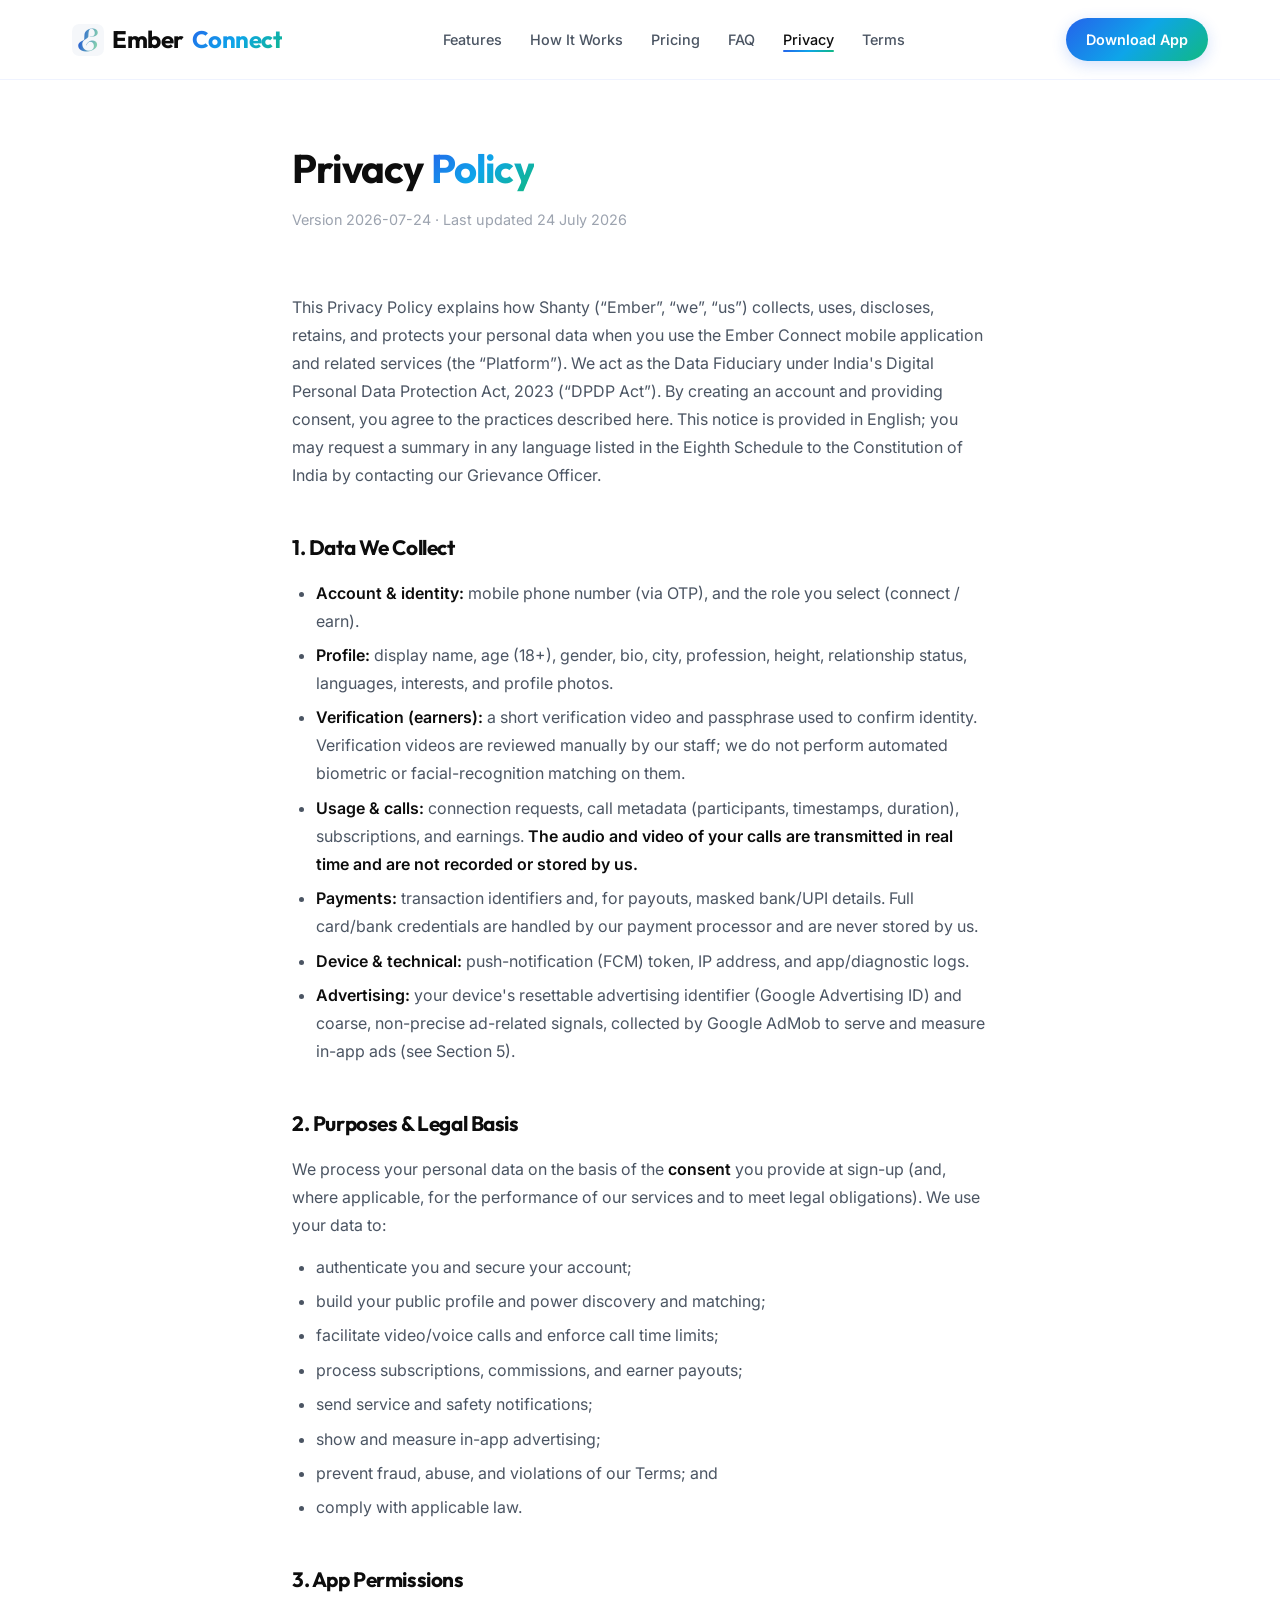
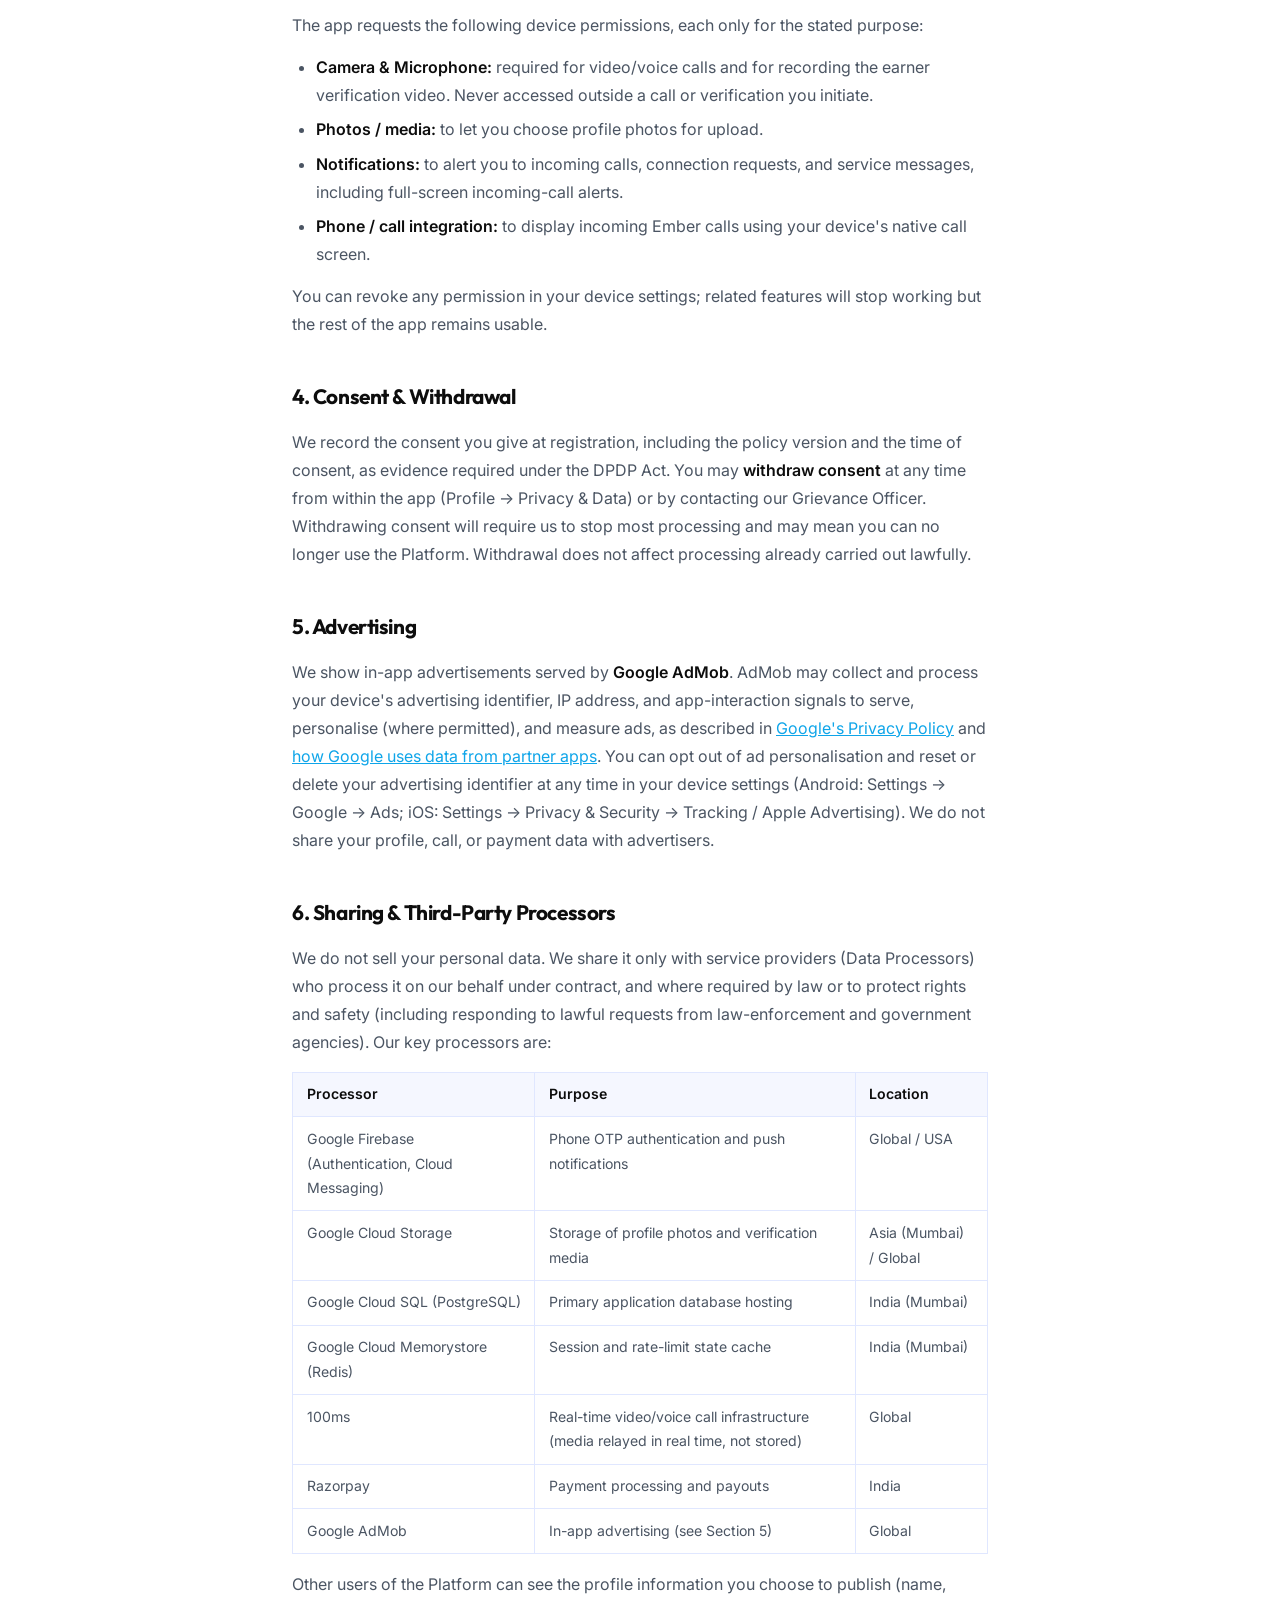
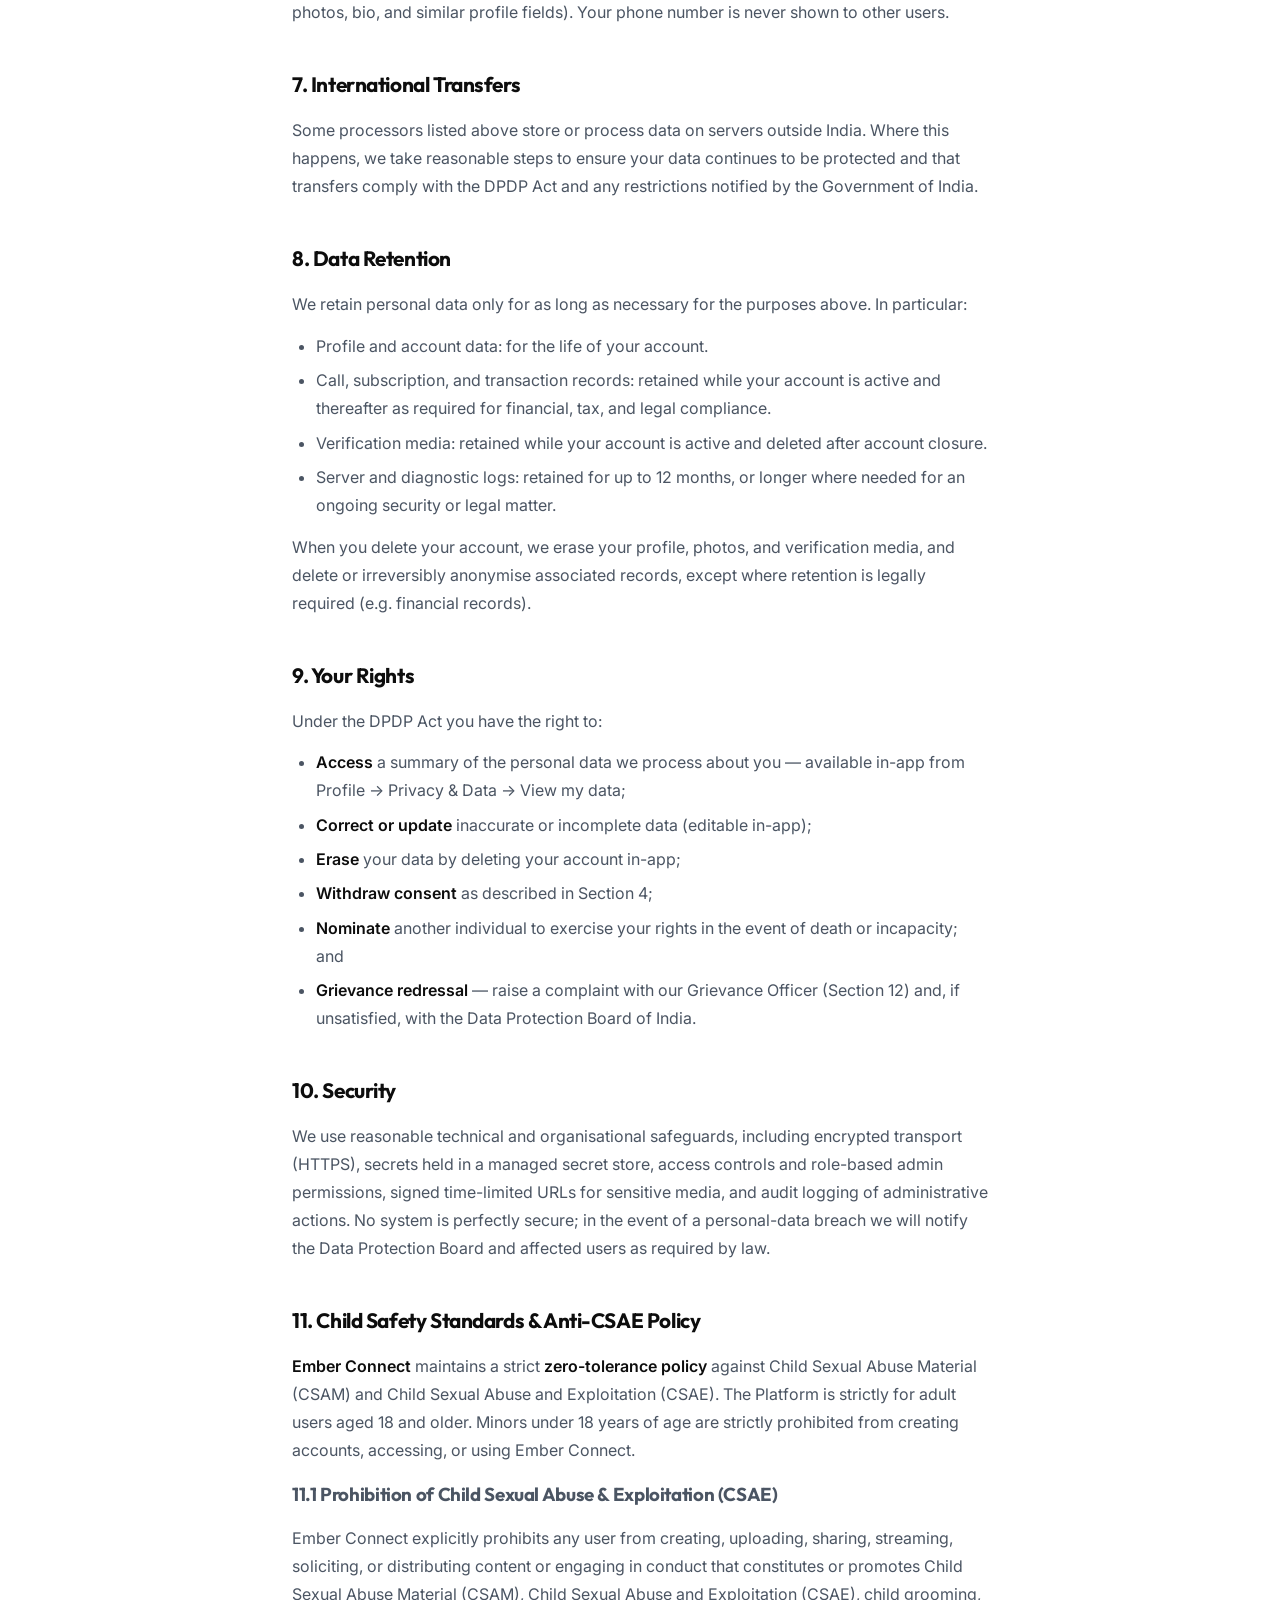
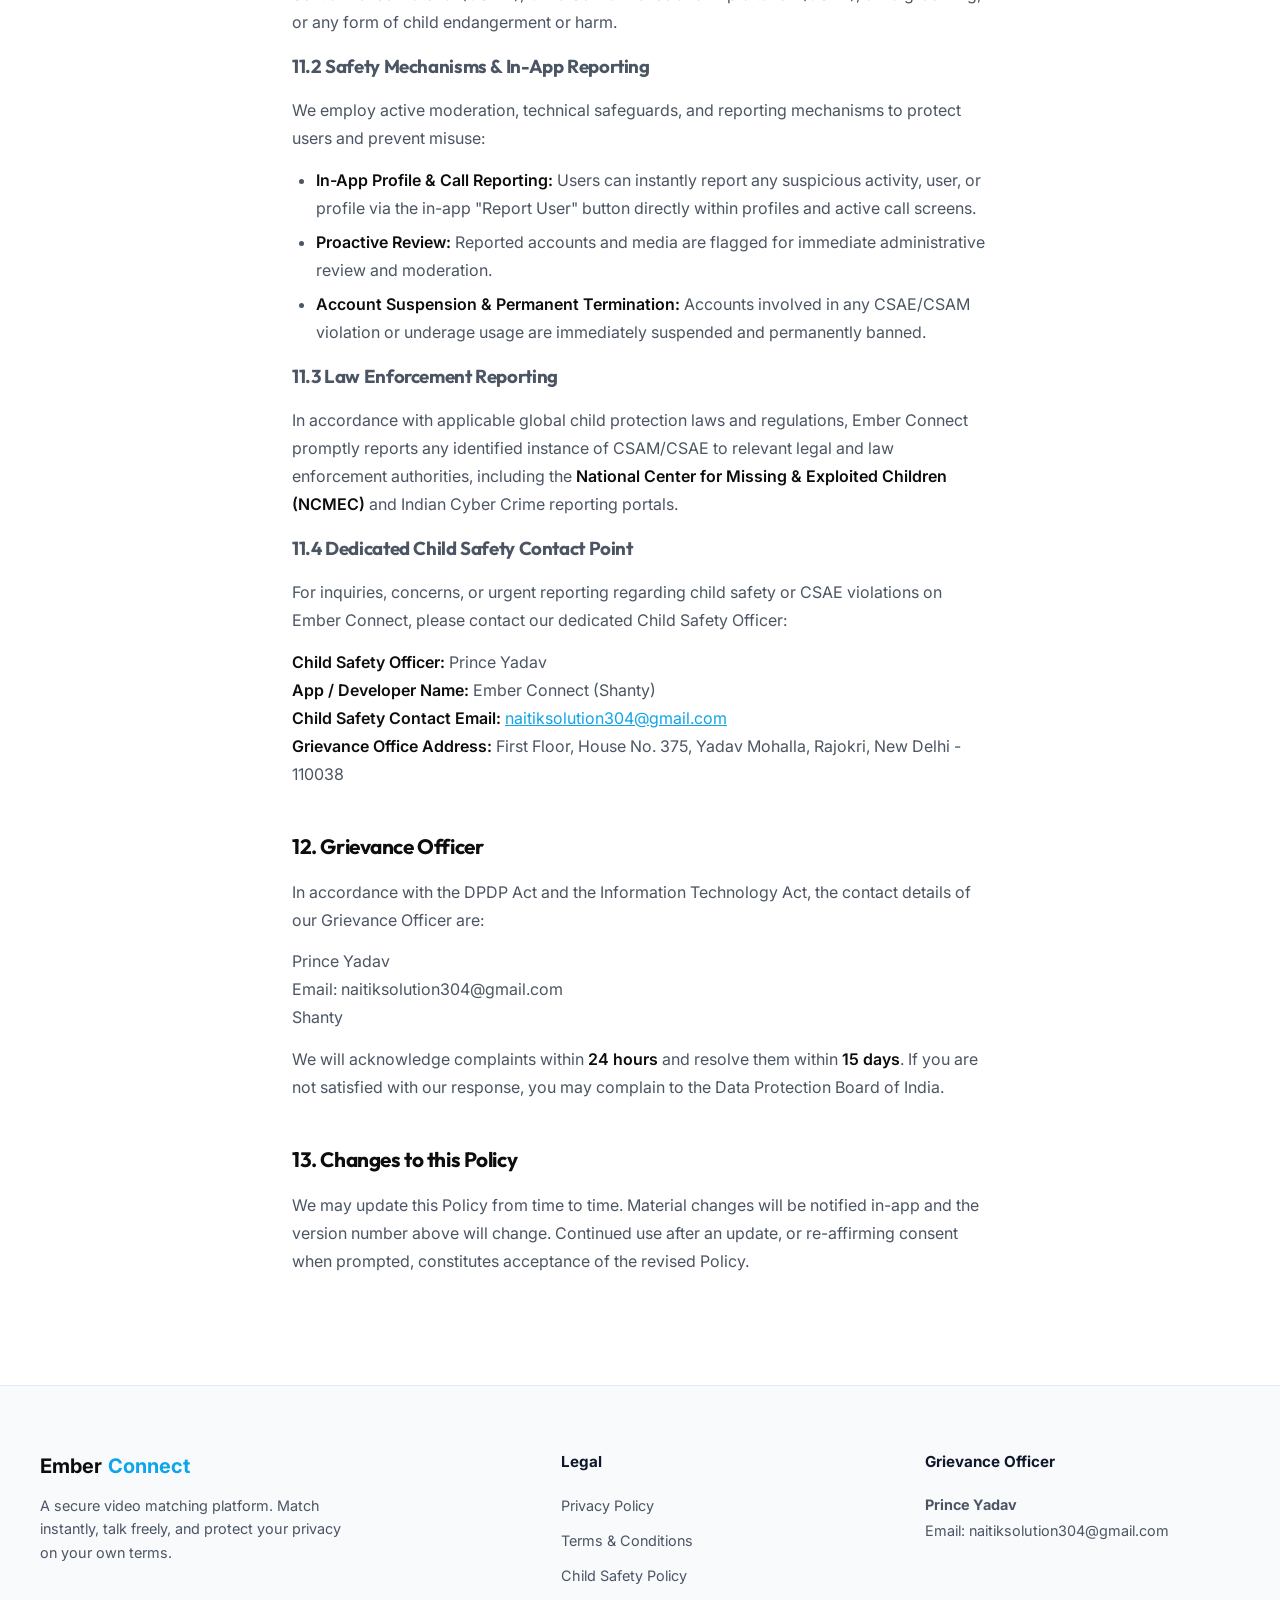
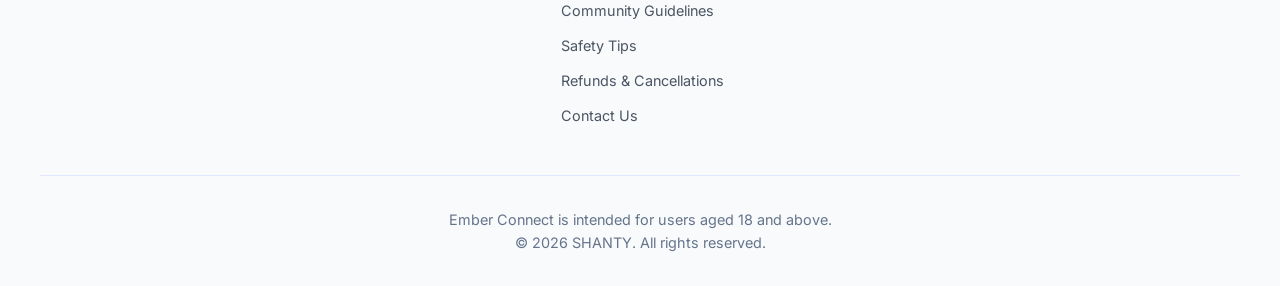
==== privacy.html @ dfbce95d "Initial commit: Ember Connect public marketing site This directory was previously deployed to Fireba" ====
<!DOCTYPE html>
<html lang="en">
<head>
  <meta charset="UTF-8">
  <meta name="viewport" content="width=device-width, initial-scale=1.0">
  <title>Privacy Policy — Ember Connect</title>
  <meta name="description" content="How Ember Connect collects, uses, shares, and protects your personal data under India's DPDP Act 2023.">
  <link rel="canonical" href="https://emberconnect.in/privacy">
  <meta name="robots" content="index, follow">
  <meta name="theme-color" content="#0ea5e9">

  <!-- Open Graph -->
  <meta property="og:type" content="website">
  <meta property="og:url" content="https://emberconnect.in/privacy">
  <meta property="og:title" content="Privacy Policy — Ember Connect">
  <meta property="og:description" content="How Ember Connect collects, uses, shares, and protects your personal data under India's DPDP Act 2023.">

  <link rel="icon" type="image/png" sizes="64x64" href="/favicon.png?v=1">
  <link rel="icon" type="image/png" sizes="192x192" href="/icon-192.png?v=1">
  <link rel="apple-touch-icon" href="/apple-touch-icon.png?v=1">
  <link rel="stylesheet" href="style.css?v=20260810">
</head>
<body>
  <div class="scroll-progress" id="scrollProgress"></div>

  <!-- Navigation Header -->
  <header>
    <div class="nav-container">
      <a href="/" class="logo">
        <img src="logo.png" alt="Ember Connect" class="logo-img">
        Ember <span>Connect</span>
      </a>
      <ul class="nav-links">
        <li><a href="/#features">Features</a></li>
        <li><a href="/#how-it-works">How It Works</a></li>
        <li><a href="/#pricing">Pricing</a></li>
        <li><a href="/#faq">FAQ</a></li>
        <li><a href="/privacy" class="active">Privacy</a></li>
        <li><a href="/terms">Terms</a></li>
      </ul>
      <a href="/#download" class="nav-btn">Download App</a>
    </div>
  </header>

  <main>
    <div class="legal-hero fade-in">
      <h1>Privacy <span>Policy</span></h1>
      <p class="legal-meta">Version 2026-07-24 · Last updated 24 July 2026</p>
    </div>

    <article class="legal-content fade-in">
      <p>
        This Privacy Policy explains how Shanty (“Ember”, “we”, “us”)
        collects, uses, discloses, retains, and protects your personal data when you use the
        Ember Connect mobile application and related services (the “Platform”). We act as the Data
        Fiduciary under India's Digital Personal Data Protection Act, 2023 (“DPDP Act”). By
        creating an account and providing consent, you agree to the practices described here.
        This notice is provided in English; you may request a summary in any language listed in
        the Eighth Schedule to the Constitution of India by contacting our Grievance Officer.
      </p>

      <h2>1. Data We Collect</h2>
      <ul>
        <li><strong>Account &amp; identity:</strong> mobile phone number (via OTP), and the role you select (connect / earn).</li>
        <li><strong>Profile:</strong> display name, age (18+), gender, bio, city, profession, height, relationship status, languages, interests, and profile photos.</li>
        <li><strong>Verification (earners):</strong> a short verification video and passphrase used to confirm identity. Verification videos are reviewed manually by our staff; we do not perform automated biometric or facial-recognition matching on them.</li>
        <li><strong>Usage &amp; calls:</strong> connection requests, call metadata (participants, timestamps, duration), subscriptions, and earnings. <strong>The audio and video of your calls are transmitted in real time and are not recorded or stored by us.</strong></li>
        <li><strong>Payments:</strong> transaction identifiers and, for payouts, masked bank/UPI details. Full card/bank credentials are handled by our payment processor and are never stored by us.</li>
        <li><strong>Device &amp; technical:</strong> push-notification (FCM) token, IP address, and app/diagnostic logs.</li>
        <li><strong>Advertising:</strong> your device's resettable advertising identifier (Google Advertising ID) and coarse, non-precise ad-related signals, collected by Google AdMob to serve and measure in-app ads (see Section 5).</li>
      </ul>

      <h2>2. Purposes &amp; Legal Basis</h2>
      <p>
        We process your personal data on the basis of the <strong>consent</strong> you provide at
        sign-up (and, where applicable, for the performance of our services and to meet legal
        obligations). We use your data to:
      </p>
      <ul>
        <li>authenticate you and secure your account;</li>
        <li>build your public profile and power discovery and matching;</li>
        <li>facilitate video/voice calls and enforce call time limits;</li>
        <li>process subscriptions, commissions, and earner payouts;</li>
        <li>send service and safety notifications;</li>
        <li>show and measure in-app advertising;</li>
        <li>prevent fraud, abuse, and violations of our Terms; and</li>
        <li>comply with applicable law.</li>
      </ul>

      <h2>3. App Permissions</h2>
      <p>The app requests the following device permissions, each only for the stated purpose:</p>
      <ul>
        <li><strong>Camera &amp; Microphone:</strong> required for video/voice calls and for recording the earner verification video. Never accessed outside a call or verification you initiate.</li>
        <li><strong>Photos / media:</strong> to let you choose profile photos for upload.</li>
        <li><strong>Notifications:</strong> to alert you to incoming calls, connection requests, and service messages, including full-screen incoming-call alerts.</li>
        <li><strong>Phone / call integration:</strong> to display incoming Ember calls using your device's native call screen.</li>
      </ul>
      <p>You can revoke any permission in your device settings; related features will stop working but the rest of the app remains usable.</p>

      <h2>4. Consent &amp; Withdrawal</h2>
      <p>
        We record the consent you give at registration, including the policy version and the time
        of consent, as evidence required under the DPDP Act. You may <strong>withdraw consent</strong>
        at any time from within the app (Profile → Privacy &amp; Data) or by contacting our
        Grievance Officer. Withdrawing consent will require us to stop most processing and may mean
        you can no longer use the Platform. Withdrawal does not affect processing already carried out
        lawfully.
      </p>

      <h2>5. Advertising</h2>
      <p>
        We show in-app advertisements served by <strong>Google AdMob</strong>. AdMob may collect
        and process your device's advertising identifier, IP address, and app-interaction signals
        to serve, personalise (where permitted), and measure ads, as described in
        <a href="https://policies.google.com/privacy" rel="noopener">Google's Privacy Policy</a> and
        <a href="https://policies.google.com/technologies/partner-sites" rel="noopener">how Google uses data from partner apps</a>.
        You can opt out of ad personalisation and reset or delete your advertising identifier at
        any time in your device settings (Android: Settings → Google → Ads; iOS: Settings →
        Privacy &amp; Security → Tracking / Apple Advertising). We do not share your profile,
        call, or payment data with advertisers.
      </p>

      <h2>6. Sharing &amp; Third-Party Processors</h2>
      <p>
        We do not sell your personal data. We share it only with service providers (Data
        Processors) who process it on our behalf under contract, and where required by law or to
        protect rights and safety (including responding to lawful requests from law-enforcement
        and government agencies). Our key processors are:
      </p>
      <table>
        <thead>
          <tr><th>Processor</th><th>Purpose</th><th>Location</th></tr>
        </thead>
        <tbody>
          <tr><td>Google Firebase (Authentication, Cloud Messaging)</td><td>Phone OTP authentication and push notifications</td><td>Global / USA</td></tr>
          <tr><td>Google Cloud Storage</td><td>Storage of profile photos and verification media</td><td>Asia (Mumbai) / Global</td></tr>
          <tr><td>Google Cloud SQL (PostgreSQL)</td><td>Primary application database hosting</td><td>India (Mumbai)</td></tr>
          <tr><td>Google Cloud Memorystore (Redis)</td><td>Session and rate-limit state cache</td><td>India (Mumbai)</td></tr>
          <tr><td>100ms</td><td>Real-time video/voice call infrastructure (media relayed in real time, not stored)</td><td>Global</td></tr>
          <tr><td>Razorpay</td><td>Payment processing and payouts</td><td>India</td></tr>
          <tr><td>Google AdMob</td><td>In-app advertising (see Section 5)</td><td>Global</td></tr>
        </tbody>
      </table>
      <p>
        Other users of the Platform can see the profile information you choose to publish
        (name, photos, bio, and similar profile fields). Your phone number is never shown to
        other users.
      </p>

      <h2>7. International Transfers</h2>
      <p>
        Some processors listed above store or process data on servers outside India. Where this
        happens, we take reasonable steps to ensure your data continues to be protected and that
        transfers comply with the DPDP Act and any restrictions notified by the Government of India.
      </p>

      <h2>8. Data Retention</h2>
      <p>
        We retain personal data only for as long as necessary for the purposes above. In particular:
      </p>
      <ul>
        <li>Profile and account data: for the life of your account.</li>
        <li>Call, subscription, and transaction records: retained while your account is active and thereafter as required for financial, tax, and legal compliance.</li>
        <li>Verification media: retained while your account is active and deleted after account closure.</li>
        <li>Server and diagnostic logs: retained for up to 12 months, or longer where needed for an ongoing security or legal matter.</li>
      </ul>
      <p>
        When you delete your account, we erase your profile, photos, and verification media, and
        delete or irreversibly anonymise associated records, except where retention is legally
        required (e.g. financial records).
      </p>

      <h2>9. Your Rights</h2>
      <p>Under the DPDP Act you have the right to:</p>
      <ul>
        <li><strong>Access</strong> a summary of the personal data we process about you — available in-app from Profile → Privacy &amp; Data → View my data;</li>
        <li><strong>Correct or update</strong> inaccurate or incomplete data (editable in-app);</li>
        <li><strong>Erase</strong> your data by deleting your account in-app;</li>
        <li><strong>Withdraw consent</strong> as described in Section 4;</li>
        <li><strong>Nominate</strong> another individual to exercise your rights in the event of death or incapacity; and</li>
        <li><strong>Grievance redressal</strong> — raise a complaint with our Grievance Officer (Section 12) and, if unsatisfied, with the Data Protection Board of India.</li>
      </ul>

      <h2>10. Security</h2>
      <p>
        We use reasonable technical and organisational safeguards, including encrypted transport
        (HTTPS), secrets held in a managed secret store, access controls and role-based admin
        permissions, signed time-limited URLs for sensitive media, and audit logging of
        administrative actions. No system is perfectly secure; in the event of a personal-data
        breach we will notify the Data Protection Board and affected users as required by law.
      </p>

      <h2>11. Child Safety Standards &amp; Anti-CSAE Policy</h2>
      <p>
        <strong>Ember Connect</strong> maintains a strict <strong>zero-tolerance policy</strong> against 
        Child Sexual Abuse Material (CSAM) and Child Sexual Abuse and Exploitation (CSAE). 
        The Platform is strictly for adult users aged 18 and older. Minors under 18 years of age 
        are strictly prohibited from creating accounts, accessing, or using Ember Connect.
      </p>

      <h3>11.1 Prohibition of Child Sexual Abuse &amp; Exploitation (CSAE)</h3>
      <p>
        Ember Connect explicitly prohibits any user from creating, uploading, sharing, streaming, 
        soliciting, or distributing content or engaging in conduct that constitutes or promotes 
        Child Sexual Abuse Material (CSAM), Child Sexual Abuse and Exploitation (CSAE), child grooming, 
        or any form of child endangerment or harm.
      </p>

      <h3>11.2 Safety Mechanisms &amp; In-App Reporting</h3>
      <p>
        We employ active moderation, technical safeguards, and reporting mechanisms to protect users 
        and prevent misuse:
      </p>
      <ul>
        <li><strong>In-App Profile &amp; Call Reporting:</strong> Users can instantly report any suspicious activity, user, or profile via the in-app "Report User" button directly within profiles and active call screens.</li>
        <li><strong>Proactive Review:</strong> Reported accounts and media are flagged for immediate administrative review and moderation.</li>
        <li><strong>Account Suspension &amp; Permanent Termination:</strong> Accounts involved in any CSAE/CSAM violation or underage usage are immediately suspended and permanently banned.</li>
      </ul>

      <h3>11.3 Law Enforcement Reporting</h3>
      <p>
        In accordance with applicable global child protection laws and regulations, Ember Connect 
        promptly reports any identified instance of CSAM/CSAE to relevant legal and law enforcement 
        authorities, including the <strong>National Center for Missing &amp; Exploited Children (NCMEC)</strong> 
        and Indian Cyber Crime reporting portals.
      </p>

      <h3>11.4 Dedicated Child Safety Contact Point</h3>
      <p>
        For inquiries, concerns, or urgent reporting regarding child safety or CSAE violations on Ember Connect, 
        please contact our dedicated Child Safety Officer:
      </p>
      <p>
        <strong>Child Safety Officer:</strong> Prince Yadav<br>
        <strong>App / Developer Name:</strong> Ember Connect (Shanty)<br>
        <strong>Child Safety Contact Email:</strong> <a href="mailto:naitiksolution304@gmail.com">naitiksolution304@gmail.com</a><br>
        <strong>Grievance Office Address:</strong> First Floor, House No. 375, Yadav Mohalla, Rajokri, New Delhi - 110038
      </p>

      <h2>12. Grievance Officer</h2>
      <p>
        In accordance with the DPDP Act and the Information Technology Act, the contact details of
        our Grievance Officer are:
      </p>
      <p>
        Prince Yadav<br>
        Email: naitiksolution304@gmail.com<br>
        Shanty
      </p>
      <p>
        We will acknowledge complaints within <strong>24 hours</strong> and resolve them within
        <strong>15 days</strong>. If you are not satisfied with our response, you may complain to
        the Data Protection Board of India.
      </p>

      <h2>13. Changes to this Policy</h2>
      <p>
        We may update this Policy from time to time. Material changes will be notified in-app and the
        version number above will change. Continued use after an update, or re-affirming consent when
        prompted, constitutes acceptance of the revised Policy.
      </p>
    </article>
  </main>

    <!-- Footer -->
  <footer>
    <div class="footer-grid">
      <div class="footer-brand">
        <h4>Ember <span>Connect</span></h4>
        <p>A secure video matching platform. Match instantly, talk freely, and protect your privacy on your own terms.</p>
      </div>
      <div class="footer-links">
        <h5>Legal</h5>
        <ul>
          <li><a href="/privacy">Privacy Policy</a></li>
          <li><a href="/terms">Terms &amp; Conditions</a></li>
          <li><a href="/child-safety">Child Safety Policy</a></li>
          <li><a href="/guidelines">Community Guidelines</a></li>
          <li><a href="/safety">Safety Tips</a></li>
          <li><a href="/refunds">Refunds &amp; Cancellations</a></li>
          <li><a href="/contact">Contact Us</a></li>
        </ul>
      </div>
      <div class="footer-links footer-officer">
        <h5>Grievance Officer</h5>
        <p><strong>Prince Yadav</strong></p>
        <p>Email: naitiksolution304@gmail.com</p>
      </div>
    </div>
    <div class="footer-bottom">
      <p>Ember Connect is intended for users aged 18 and above.</p>
      <p>&copy; 2026 SHANTY. All rights reserved.</p>
    </div>
  </footer>

  <button type="button" class="back-to-top" id="backToTop" aria-label="Back to top">
    <svg viewBox="0 0 24 24" fill="none" stroke="currentColor"><path stroke-linecap="round" stroke-linejoin="round" stroke-width="2" d="M5 15l7-7 7 7"></path></svg>
  </button>

  <script src="app.js"></script>
</body>
</html>
---- style.css ----
@import url('https://fonts.googleapis.com/css2?family=Outfit:wght@300;400;500;600;700;800&family=Inter:wght@300;400;500;600;700&display=swap');

:root {
  --bg-primary: #ffffff;
  --bg-secondary: #f5f7ff;
  --bg-accent: rgba(14, 165, 233, 0.06);
  --accent: #0ea5e9;
  --accent-hover: #0284c7;
  --accent-gradient: linear-gradient(135deg, #2563eb 0%, #0ea5e9 50%, #10b981 100%);
  --text-primary: #0d0d0d;
  --text-secondary: #4b5563;
  --text-muted: #9ca3af;
  --border-color: #f0f0f0;
  --border-accent: #e0e7ff;
  --glass-bg: rgba(255, 255, 255, 0.8);
  --glass-border: rgba(224, 231, 255, 0.5);
  --max-width: 1200px;
}

* {
  box-sizing: border-box;
  margin: 0;
  padding: 0;
}

html {
  scroll-behavior: smooth;
  scroll-padding-top: 90px;
}

@media (prefers-reduced-motion: reduce) {
  html {
    scroll-behavior: auto;
  }
  .fade-in,
  .slide-in-left,
  .float-animation,
  .mockup-glow,
  .demo-hint,
  .hero-pill,
  .hero-content h1,
  .hero-content h1 span,
  .hero-subtitle,
  .download-badges,
  .mockup-wrapper,
  .hero::before,
  .hero::after,
  .step-connector::before,
  .step-connector::after,
  .pricing-badge::after,
  .pricing-section::before,
  .cta-container::before,
  .cta-container::after,
  .cta-btn,
  .back-to-top,
  .feature-card,
  .feature-card.tilting {
    animation: none !important;
    transition: none !important;
    transform: none !important;
  }
}

body {
  font-family: 'Inter', sans-serif;
  background-color: var(--bg-primary);
  color: var(--text-primary);
  line-height: 1.6;
  overflow-x: hidden;
}

h1, h2, h3, .logo {
  font-family: 'Outfit', sans-serif;
  font-weight: 700;
  letter-spacing: -0.02em;
}

/* --- Scroll Progress Bar --- */
.scroll-progress {
  position: fixed;
  top: 0;
  left: 0;
  width: 0%;
  height: 3px;
  background: var(--accent-gradient);
  z-index: 200;
  transition: width 0.1s linear;
}

/* --- Navigation --- */
header {
  position: fixed;
  top: 0;
  left: 0;
  width: 100%;
  z-index: 100;
  background: var(--glass-bg);
  backdrop-filter: blur(16px);
  -webkit-backdrop-filter: blur(16px);
  border-bottom: 1px solid var(--glass-border);
  box-shadow: none;
  transition: box-shadow 0.3s ease;
}

header.scrolled {
  box-shadow: 0 2px 20px rgba(0, 0, 0, 0.04);
}

.nav-container {
  transition: padding 0.3s ease;
}

header.scrolled .nav-container {
  padding-top: 0.75rem;
  padding-bottom: 0.75rem;
}

.logo-svg,
.logo-img {
  transition: width 0.3s ease, height 0.3s ease;
}

header.scrolled .logo-svg,
header.scrolled .logo-img {
  width: 1.65rem;
  height: 1.65rem;
}

.nav-container {
  max-width: var(--max-width);
  margin: 0 auto;
  padding: 1.15rem 2rem;
  display: flex;
  justify-content: space-between;
  align-items: center;
}

.logo {
  font-size: 1.5rem;
  display: flex;
  align-items: center;
  gap: 0.5rem;
  color: var(--text-primary);
  text-decoration: none;
}

.logo span {
  background: var(--accent-gradient);
  -webkit-background-clip: text;
  -webkit-text-fill-color: transparent;
}

.logo-svg,
.logo-img {
  width: 2rem;
  height: 2rem;
  flex-shrink: 0;
  border-radius: 0.45rem;
  object-fit: contain;
}

.nav-links {
  display: flex;
  gap: 1.75rem;
  list-style: none;
}

.nav-links a {
  color: var(--text-secondary);
  text-decoration: none;
  font-size: 0.9rem;
  font-weight: 500;
  transition: color 0.2s ease;
}

.nav-links a:hover {
  color: var(--accent);
}

.nav-links a {
  position: relative;
}

.nav-links a::after {
  content: '';
  position: absolute;
  left: 0;
  bottom: -4px;
  width: 0;
  height: 2px;
  border-radius: 2px;
  background: var(--accent-gradient);
  transition: width 0.25s ease;
}

.nav-links a:hover::after,
.nav-links a.active::after {
  width: 100%;
}

.nav-links a.active {
  color: var(--text-primary);
}

.nav-btn {
  display: inline-block;
  background: var(--accent-gradient);
  color: white;
  padding: 0.6rem 1.25rem;
  border-radius: 99px;
  font-weight: 600;
  font-size: 0.9rem;
  text-decoration: none;
  box-shadow: 0 4px 15px rgba(37, 99, 235, 0.2);
  transition: transform 0.2s ease, box-shadow 0.2s ease;
  position: relative;
  overflow: hidden;
  white-space: nowrap;
  flex-shrink: 0;
}

.nav-btn:hover {
  transform: translateY(-2px);
  box-shadow: 0 6px 20px rgba(37, 99, 235, 0.35);
}

/* --- Hero Section --- */
.hero {
  padding: 11rem 2rem 5rem;
  max-width: var(--max-width);
  margin: 0 auto;
  display: grid;
  grid-template-columns: 1.25fr 0.75fr;
  align-items: center;
  gap: 4rem;
  position: relative;
}

.hero::before {
  content: '';
  position: absolute;
  top: 0;
  left: -15%;
  width: 500px;
  height: 500px;
  background: radial-gradient(circle, rgba(37, 99, 235, 0.04) 0%, transparent 70%);
  z-index: -1;
  transform: translateY(calc(var(--scroll-y, 0) * 0.12px));
}

.hero::after {
  content: '';
  position: absolute;
  top: 10%;
  right: -5%;
  width: 500px;
  height: 500px;
  background: radial-gradient(circle, rgba(14, 165, 233, 0.06) 0%, transparent 70%);
  z-index: -1;
  transform: translateY(calc(var(--scroll-y, 0) * -0.08px));
}

/* --- Hero Load Entrance (choreographed, not scroll-triggered — the hero is
   always in view on first paint) --- */
@keyframes hero-rise {
  from { opacity: 0; transform: translateY(20px); }
  to { opacity: 1; transform: translateY(0); }
}

@keyframes hero-fade {
  from { opacity: 0; }
  to { opacity: 1; }
}

.hero-pill {
  display: inline-flex;
  align-items: center;
  gap: 0.4rem;
  background: var(--bg-secondary);
  border: 1px solid var(--border-accent);
  color: var(--text-secondary);
  font-size: 0.85rem;
  font-weight: 500;
  padding: 0.45rem 1rem;
  border-radius: 99px;
  margin-bottom: 1.75rem;
  animation: hero-rise 0.7s cubic-bezier(0.16, 1, 0.3, 1) both;
}

.hero-content h1 {
  font-size: 3.75rem;
  line-height: 1.12;
  margin-bottom: 1.5rem;
  color: #0f172a;
  animation: hero-rise 0.7s cubic-bezier(0.16, 1, 0.3, 1) 0.15s both;
}

.hero-content h1 span {
  background: var(--accent-gradient);
  background-size: 200% auto;
  -webkit-background-clip: text;
  -webkit-text-fill-color: transparent;
  animation: gradient-shift 6s ease-in-out infinite;
}

@keyframes gradient-shift {
  0%, 100% { background-position: 0% center; }
  50% { background-position: 100% center; }
}

.hero-subtitle {
  font-size: 1.1rem;
  color: var(--text-secondary);
  margin-bottom: 2.5rem;
  max-width: 520px;
  line-height: 1.7;
  animation: hero-rise 0.7s cubic-bezier(0.16, 1, 0.3, 1) 0.3s both;
}

.download-badges {
  display: flex;
  gap: 1rem;
  flex-wrap: wrap;
  animation: hero-rise 0.7s cubic-bezier(0.16, 1, 0.3, 1) 0.45s both;
}

.badge {
  display: flex;
  align-items: center;
  gap: 0.75rem;
  background-color: var(--bg-primary);
  border: 1px solid var(--border-accent);
  color: #0f172a;
  padding: 0.75rem 1.5rem;
  border-radius: 14px;
  text-decoration: none;
  font-family: 'Outfit', sans-serif;
  font-size: 1rem;
  cursor: pointer;
  appearance: none;
  -webkit-appearance: none;
  transition: border-color 0.25s ease, transform 0.25s ease, background-color 0.25s ease, box-shadow 0.25s ease;
  box-shadow: 0 2px 8px rgba(0, 0, 0, 0.02);
}

.badge:hover {
  border-color: var(--accent);
  transform: translateY(-3px);
  background-color: var(--bg-secondary);
  box-shadow: 0 8px 20px rgba(14, 165, 233, 0.1);
}

.badge.highlight-pulse {
  animation: badge-pulse 0.9s ease 2;
}

@keyframes badge-pulse {
  0%, 100% {
    border-color: var(--border-accent);
    box-shadow: 0 2px 8px rgba(0, 0, 0, 0.02);
  }
  50% {
    border-color: var(--accent);
    box-shadow: 0 0 0 6px rgba(14, 165, 233, 0.15);
  }
}

.badge svg {
  width: 1.75rem;
  height: 1.75rem;
  fill: currentColor;
}

.badge-text {
  display: flex;
  flex-direction: column;
  line-height: 1.2;
}

.badge-text span:first-child {
  font-size: 0.62rem;
  text-transform: uppercase;
  color: var(--text-secondary);
  font-weight: 500;
  letter-spacing: 0.05em;
}

.badge-text span:last-child {
  font-size: 1.05rem;
  font-weight: 600;
}

/* --- CSS Phone Mockup --- */
.mockup-wrapper {
  position: relative;
  display: flex;
  justify-content: center;
  align-items: center;
  animation: hero-fade 0.8s ease 0.55s both;
  /* Scroll-linked tilt as the hero scrolls out of view. Lives on the
     wrapper (not .phone-mockup, which owns float-animation's own transform)
     so the two independent transforms never fight over the same element. */
  transform: rotate(calc(var(--scroll-y, 0) * -0.012deg)) translateY(calc(var(--scroll-y, 0) * 0.04px));
}

.demo-hint {
  position: absolute;
  top: -0.5rem;
  right: 1rem;
  background: #0f172a;
  color: #fff;
  font-size: 0.75rem;
  font-weight: 600;
  padding: 0.35rem 0.85rem;
  border-radius: 99px;
  z-index: 5;
  animation: hint-bounce 1.8s ease-in-out infinite;
  transition: opacity 0.4s ease, visibility 0.4s ease;
  pointer-events: none;
}

.demo-hint.hidden {
  opacity: 0;
  visibility: hidden;
}

@keyframes hint-bounce {
  0%, 100% { transform: translateY(0); }
  50% { transform: translateY(-5px); }
}

.mockup-glow {
  position: absolute;
  width: 110%;
  height: 110%;
  background: radial-gradient(circle, rgba(14, 165, 233, 0.12) 0%, rgba(14, 165, 233, 0) 65%);
  z-index: -1;
  border-radius: 50%;
  animation: pulse-glow 4s ease-in-out infinite alternate;
}

@keyframes pulse-glow {
  0% { transform: scale(0.95); opacity: 0.8; }
  100% { transform: scale(1.05); opacity: 1; }
}

/* Floating animation for the phone */
@keyframes float {
  0% { transform: translateY(0); }
  50% { transform: translateY(-12px); }
  100% { transform: translateY(0); }
}

.float-animation {
  animation: float 5s ease-in-out infinite;
}

.phone-mockup {
  width: 280px;
  height: 570px;
  background-color: #0f172a;
  border-radius: 40px;
  padding: 10px;
  box-shadow: 0 30px 60px -15px rgba(15, 23, 42, 0.2), 0 0 0 4px #e2e8f0;
  position: relative;
  overflow: hidden;
}

.phone-screen {
  width: 100%;
  height: 100%;
  background-color: var(--bg-primary);
  border-radius: 32px;
  overflow: hidden;
  position: relative;
  display: flex;
  flex-direction: column;
  border: 1px solid rgba(0, 0, 0, 0.03);
}

.phone-notch {
  position: absolute;
  top: 0;
  left: 50%;
  transform: translateX(-50%);
  width: 110px;
  height: 18px;
  background-color: #0f172a;
  border-bottom-left-radius: 14px;
  border-bottom-right-radius: 14px;
  z-index: 10;
}

.screen-header {
  padding: 1.5rem 0.85rem 0.65rem;
  display: flex;
  justify-content: space-between;
  align-items: center;
  border-bottom: 1px solid var(--border-color);
  background: #ffffff;
}

.screen-title {
  font-size: 0.85rem;
  font-weight: 700;
  background: var(--accent-gradient);
  -webkit-background-clip: text;
  -webkit-text-fill-color: transparent;
}

.screen-credits {
  font-size: 0.7rem;
  background-color: var(--bg-secondary);
  padding: 0.15rem 0.5rem;
  border-radius: 99px;
  border: 1px solid var(--border-accent);
  display: flex;
  align-items: center;
  gap: 0.25rem;
  font-weight: 600;
  color: #1e3a8a;
}

.screen-credits::before {
  content: '';
  width: 5px;
  height: 5px;
  background-color: #10b981;
  border-radius: 50%;
}

.screen-body {
  flex: 1;
  padding: 0.6rem;
  display: flex;
  flex-direction: column;
  gap: 0.6rem;
  background: #f8fafc;
}

.screen-card {
  flex: 1;
  background-color: #ffffff;
  border-radius: 18px;
  border: 1px solid var(--border-color);
  overflow: hidden;
  position: relative;
  display: flex;
  flex-direction: column;
  box-shadow: 0 4px 10px rgba(0, 0, 0, 0.02);
}

.card-img {
  flex: 1;
  position: relative;
  display: flex;
  align-items: flex-end;
  padding: 0.85rem;
  transition: transform 0.35s ease, opacity 0.35s ease;
}

.card-img.avatar-placeholder {
  align-items: center;
  justify-content: center;
}

.avatar-initials {
  font-family: 'Outfit', sans-serif;
  font-weight: 800;
  font-size: 3.5rem;
  color: rgba(255, 255, 255, 0.92);
}

.card-img.swipe-out-left {
  transform: translateX(-130%) rotate(-12deg);
  opacity: 0;
}

.card-img.swipe-out-right {
  transform: translateX(130%) rotate(12deg);
  opacity: 0;
}

.card-img.swipe-in {
  animation: card-swipe-in 0.4s ease forwards;
}

@keyframes card-swipe-in {
  from { transform: translateY(16px) scale(0.96); opacity: 0; }
  to { transform: translateY(0) scale(1); opacity: 1; }
}

/* --- Match Overlay --- */
.match-overlay {
  position: absolute;
  inset: 0;
  z-index: 4;
  display: flex;
  flex-direction: column;
  align-items: center;
  justify-content: center;
  gap: 0.5rem;
  background: linear-gradient(160deg, rgba(37, 99, 235, 0.95) 0%, rgba(14, 165, 233, 0.95) 50%, rgba(16, 185, 129, 0.95) 100%);
  color: #fff;
  opacity: 0;
  transform: scale(0.85);
  pointer-events: none;
  transition: opacity 0.3s ease, transform 0.3s ease;
}

.match-overlay.show {
  opacity: 1;
  transform: scale(1);
  pointer-events: auto;
}

.match-overlay svg {
  width: 2.5rem;
  height: 2.5rem;
  animation: match-pop 0.5s ease;
}

@keyframes match-pop {
  0% { transform: scale(0); }
  60% { transform: scale(1.25); }
  100% { transform: scale(1); }
}

.match-title {
  font-family: 'Outfit', sans-serif;
  font-size: 1.3rem;
  font-weight: 800;
}

.match-sub {
  font-size: 0.75rem;
  opacity: 0.9;
}

/* --- In-Call Overlay --- */
.call-overlay {
  position: absolute;
  inset: 0;
  z-index: 5;
  display: flex;
  flex-direction: column;
  align-items: center;
  justify-content: center;
  gap: 0.4rem;
  background: linear-gradient(180deg, #0f172a 0%, #1e293b 100%);
  color: #fff;
  opacity: 0;
  pointer-events: none;
  transition: opacity 0.3s ease;
}

.call-overlay.show {
  opacity: 1;
  pointer-events: auto;
}

.call-avatar {
  width: 4.5rem;
  height: 4.5rem;
  border-radius: 50%;
  background: var(--accent-gradient);
  background-size: cover;
  background-position: center;
  margin-bottom: 0.5rem;
  box-shadow: 0 0 0 0 rgba(14, 165, 233, 0.5);
  display: flex;
  align-items: center;
  justify-content: center;
  font-family: 'Outfit', sans-serif;
  font-weight: 800;
  font-size: 1.5rem;
  color: rgba(255, 255, 255, 0.92);
}

.call-avatar.ringing {
  animation: ring-pulse 1.4s ease-out infinite;
}

@keyframes ring-pulse {
  0% { box-shadow: 0 0 0 0 rgba(14, 165, 233, 0.5); }
  100% { box-shadow: 0 0 0 18px rgba(14, 165, 233, 0); }
}

.call-name {
  font-family: 'Outfit', sans-serif;
  font-size: 1.05rem;
  font-weight: 700;
}

.call-status {
  font-size: 0.75rem;
  color: rgba(255, 255, 255, 0.65);
}

.call-timer {
  font-family: 'Outfit', sans-serif;
  font-size: 0.85rem;
  font-weight: 600;
  color: #10b981;
  margin-top: 0.15rem;
  min-height: 1.1rem;
}

.call-end-btn {
  margin-top: 0.85rem;
  width: 2.5rem;
  height: 2.5rem;
  border-radius: 50%;
  background: #ef4444;
  display: flex;
  align-items: center;
  justify-content: center;
  box-shadow: 0 3px 10px rgba(239, 68, 68, 0.4);
  cursor: pointer;
}

.call-end-btn svg {
  width: 1rem;
  height: 1rem;
  color: #fff;
  transform: rotate(135deg);
}

.card-details {
  z-index: 2;
  color: #ffffff;
}

.card-name {
  font-size: 0.95rem;
  font-weight: 700;
  display: flex;
  align-items: center;
  gap: 0.3rem;
}

.card-name::after {
  content: '';
  width: 7px;
  height: 7px;
  background-color: #10b981;
  border-radius: 50%;
}

.card-bio {
  font-size: 0.65rem;
  color: rgba(255, 255, 255, 0.85);
}

.screen-actions {
  display: flex;
  justify-content: space-around;
  padding: 0.6rem 0.4rem;
  background: #ffffff;
  border-radius: 16px;
  border: 1px solid var(--border-color);
  box-shadow: 0 2px 8px rgba(0, 0, 0, 0.02);
}

.screen-btn {
  width: 2.5rem;
  height: 2.5rem;
  border-radius: 50%;
  border: 1px solid var(--border-color);
  display: flex;
  align-items: center;
  justify-content: center;
  background: #ffffff;
  color: var(--text-secondary);
  cursor: pointer;
  transition: transform 0.15s ease;
}

.screen-btn:active {
  transform: scale(0.9);
}

.screen-btn.like-btn {
  background: var(--accent-gradient);
  color: white;
  border: none;
  box-shadow: 0 3px 10px rgba(37, 99, 235, 0.25);
}

.screen-btn svg {
  width: 1rem;
  height: 1rem;
}

/* --- Stats Section --- */
.stats-section {
  padding: 3.5rem 2rem;
  background: var(--bg-secondary);
  border-top: 1px solid var(--border-accent);
  border-bottom: 1px solid var(--border-accent);
}

.stats-container {
  max-width: var(--max-width);
  margin: 0 auto;
  display: flex;
  justify-content: center;
  align-items: center;
  gap: 3rem;
  flex-wrap: wrap;
}

.stat-item {
  text-align: center;
  display: flex;
  flex-direction: column;
  align-items: center;
  position: relative;
}

.stat-item .stat-number,
.stat-item .stat-suffix {
  display: inline;
}

.stat-item > div:first-child {
  display: inline;
}

.stat-number {
  font-family: 'Outfit', sans-serif;
  font-size: 2.75rem;
  font-weight: 800;
  background: var(--accent-gradient);
  -webkit-background-clip: text;
  -webkit-text-fill-color: transparent;
  line-height: 1.2;
  display: inline;
}

.stat-suffix {
  font-family: 'Outfit', sans-serif;
  font-size: 2.75rem;
  font-weight: 800;
  background: var(--accent-gradient);
  -webkit-background-clip: text;
  -webkit-text-fill-color: transparent;
  line-height: 1.2;
  display: inline;
}

.stat-label {
  font-size: 0.85rem;
  color: var(--text-secondary);
  margin-top: 0.35rem;
  font-weight: 500;
}

.stat-divider {
  width: 1px;
  height: 50px;
  background: var(--border-accent);
}

/* --- Features Section --- */
.features-section {
  background-color: var(--bg-primary);
  padding: 6rem 2rem;
}

.section-container {
  max-width: var(--max-width);
  margin: 0 auto;
  position: relative;
  z-index: 1;
}

.section-header {
  text-align: center;
  margin-bottom: 4rem;
}

.section-header h2 {
  font-size: 2.5rem;
  margin-bottom: 1rem;
  color: #0f172a;
}

.section-header h2 span {
  background: var(--accent-gradient);
  -webkit-background-clip: text;
  -webkit-text-fill-color: transparent;
}

.section-header p {
  color: var(--text-secondary);
  font-size: 1.1rem;
  max-width: 600px;
  margin: 0 auto;
}

.features-grid {
  display: grid;
  grid-template-columns: repeat(3, 1fr);
  gap: 2rem;
}

.feature-card {
  background-color: var(--bg-primary);
  border: 1px solid var(--border-accent);
  border-radius: 24px;
  padding: 2.25rem 1.75rem;
  transition: transform 0.35s cubic-bezier(0.16, 1, 0.3, 1), border-color 0.3s ease, box-shadow 0.3s ease;
  position: relative;
  overflow: hidden;
  box-shadow: 0 2px 8px rgba(0, 0, 0, 0.01);
  will-change: transform;
}

/* Applied via JS while the cursor is actively moving over the card, so the
   3D tilt tracks the pointer snappily; the card's normal (slower) transition
   takes back over on mouseleave for a smooth settle. */
.feature-card.tilting {
  transition: transform 0.1s ease-out, border-color 0.3s ease, box-shadow 0.3s ease;
}

.feature-card-index {
  position: absolute;
  top: 1.25rem;
  right: 1.5rem;
  font-family: 'Outfit', sans-serif;
  font-size: 0.75rem;
  font-weight: 700;
  color: var(--text-muted);
  opacity: 0.5;
  transition: opacity 0.3s ease, color 0.3s ease;
}

.feature-card:hover .feature-card-index {
  opacity: 1;
  color: var(--accent);
}

.feature-card::before {
  content: '';
  position: absolute;
  top: 0;
  left: 0;
  width: 100%;
  height: 4px;
  background: var(--accent-gradient);
  opacity: 0;
  transition: opacity 0.3s ease;
}

.feature-card:hover {
  transform: translateY(-8px);
  border-color: rgba(14, 165, 233, 0.25);
  box-shadow: 0 16px 34px rgba(37, 99, 235, 0.08);
}

.feature-card:hover::before {
  opacity: 1;
}

.feature-icon-box {
  width: 3.25rem;
  height: 3.25rem;
  background-color: var(--bg-accent);
  color: var(--accent);
  border-radius: 14px;
  display: flex;
  align-items: center;
  justify-content: center;
  margin-bottom: 1.25rem;
  transition: transform 0.4s cubic-bezier(0.34, 1.56, 0.64, 1), background 0.3s ease, color 0.3s ease;
}

.feature-card:hover .feature-icon-box {
  transform: scale(1.1) rotate(-6deg);
  background: var(--accent-gradient);
  color: #fff;
}

.feature-icon-box svg {
  width: 1.6rem;
  height: 1.6rem;
}

.feature-card h3 {
  font-size: 1.15rem;
  margin-bottom: 0.65rem;
  color: #0f172a;
}

.feature-card p {
  color: var(--text-secondary);
  font-size: 0.9rem;
  line-height: 1.65;
}

/* --- How It Works Section --- */
.how-it-works-section {
  padding: 6rem 2rem;
  background: var(--bg-secondary);
  border-top: 1px solid var(--border-accent);
  border-bottom: 1px solid var(--border-accent);
}

.steps-grid {
  display: flex;
  align-items: flex-start;
  justify-content: center;
  gap: 0;
  flex-wrap: wrap;
}

.step-card {
  flex: 0 1 300px;
  text-align: center;
  padding: 2rem 1.5rem;
  position: relative;
}

.step-number {
  font-family: 'Outfit', sans-serif;
  font-size: 3.5rem;
  font-weight: 800;
  background: var(--accent-gradient);
  -webkit-background-clip: text;
  -webkit-text-fill-color: transparent;
  opacity: 0.15;
  line-height: 1;
  margin-bottom: -0.5rem;
}

.step-icon {
  width: 4rem;
  height: 4rem;
  background: var(--accent-gradient);
  color: white;
  border-radius: 50%;
  display: flex;
  align-items: center;
  justify-content: center;
  margin: 0 auto 1.25rem;
  box-shadow: 0 6px 15px rgba(37, 99, 235, 0.2);
}

.step-icon svg {
  width: 1.75rem;
  height: 1.75rem;
}

.step-card h3 {
  font-size: 1.15rem;
  margin-bottom: 0.65rem;
  color: #0f172a;
}

.step-card p {
  color: var(--text-secondary);
  font-size: 0.9rem;
  line-height: 1.65;
  max-width: 260px;
  margin: 0 auto;
}

.step-connector {
  width: 80px;
  height: 2px;
  background: var(--border-accent);
  margin-top: 6.5rem;
  position: relative;
  flex-shrink: 0;
  overflow: visible;
}

.step-connector::before {
  content: '';
  position: absolute;
  inset: 0;
  background: var(--accent-gradient);
  transform: scaleX(0);
  transform-origin: left center;
  transition: transform 0.7s cubic-bezier(0.16, 1, 0.3, 1);
}

.step-connector.visible::before {
  transform: scaleX(1);
}

.step-connector::after {
  content: '';
  position: absolute;
  right: -4px;
  top: -4px;
  width: 10px;
  height: 10px;
  border-right: 2px solid var(--accent);
  border-top: 2px solid var(--accent);
  transform: rotate(45deg);
  opacity: 0;
  transition: opacity 0.3s ease 0.6s;
}

.step-connector.visible::after {
  opacity: 1;
}

/* This element uses fade-in purely as an IntersectionObserver hook (for the
   .visible class above) — neutralize the generic fade-in opacity/transform
   so it doesn't fight with the line-draw effect. */
.step-connector.fade-in {
  opacity: 1;
  transform: none;
  transition: none;
}

/* --- Pricing Section --- */
.pricing-section {
  padding: 6rem 2rem;
  background: var(--bg-secondary);
  border-top: 1px solid var(--border-accent);
  border-bottom: 1px solid var(--border-accent);
  position: relative;
  overflow: hidden;
}

.pricing-section::before {
  content: '';
  position: absolute;
  top: -20%;
  left: -8%;
  width: 420px;
  height: 420px;
  background: radial-gradient(circle, rgba(37, 99, 235, 0.05) 0%, transparent 70%);
  z-index: 0;
  animation: pulse-glow 6.5s ease-in-out infinite alternate;
}

.pricing-grid {
  display: grid;
  grid-template-columns: repeat(4, 1fr);
  gap: 1.75rem;
}

.pricing-card {
  background-color: var(--bg-primary);
  border: 1px solid var(--border-accent);
  border-radius: 24px;
  padding: 2.25rem 1.75rem;
  position: relative;
  transition: transform 0.3s ease, border-color 0.3s ease, box-shadow 0.3s ease;
}

.pricing-card:hover {
  transform: translateY(-6px);
  border-color: rgba(14, 165, 233, 0.25);
  box-shadow: 0 12px 30px rgba(37, 99, 235, 0.06);
}

.pricing-card.featured {
  border-color: var(--accent);
  box-shadow: 0 12px 30px rgba(37, 99, 235, 0.1);
}

.pricing-badge {
  position: absolute;
  top: -0.75rem;
  left: 50%;
  transform: translateX(-50%);
  background: var(--accent-gradient);
  color: #fff;
  font-size: 0.75rem;
  font-weight: 700;
  padding: 0.3rem 0.9rem;
  border-radius: 999px;
  white-space: nowrap;
  overflow: hidden;
}

.pricing-badge::after {
  content: '';
  position: absolute;
  top: 0;
  left: -60%;
  width: 40%;
  height: 100%;
  background: linear-gradient(120deg, transparent 0%, rgba(255, 255, 255, 0.55) 50%, transparent 100%);
  animation: badge-shimmer 3.2s ease-in-out infinite;
}

@keyframes badge-shimmer {
  0% { left: -60%; }
  45%, 100% { left: 130%; }
}

.pricing-card h3 {
  font-size: 1.1rem;
  color: #0f172a;
  margin-bottom: 0.75rem;
}

.price {
  margin-bottom: 0.75rem;
}

.price-currency {
  font-family: 'Outfit', sans-serif;
  font-size: 1.5rem;
  font-weight: 700;
  color: #0f172a;
  vertical-align: top;
}

.price-amount {
  font-family: 'Outfit', sans-serif;
  font-size: 2.25rem;
  font-weight: 800;
  color: #0f172a;
}

.price-desc {
  color: var(--text-secondary);
  font-size: 0.9rem;
  line-height: 1.6;
  margin-bottom: 1.25rem;
}

.pricing-features {
  list-style: none;
  display: flex;
  flex-direction: column;
  gap: 0.6rem;
}

.pricing-features li {
  color: var(--text-secondary);
  font-size: 0.88rem;
  padding-left: 1.4rem;
  position: relative;
}

.pricing-features li::before {
  content: '';
  position: absolute;
  left: 0;
  top: 0.4rem;
  width: 0.8rem;
  height: 0.8rem;
  border-radius: 50%;
  background: var(--bg-accent);
  box-shadow: inset 0 0 0 2px var(--accent);
}

/* --- Legal Pages (Privacy / Terms) --- */
.legal-hero {
  max-width: 760px;
  margin: 0 auto;
  padding: 8.5rem 2rem 2rem;
}

.legal-hero h1 {
  font-size: 2.5rem;
  margin-bottom: 0.5rem;
}

.legal-hero h1 span {
  background: var(--accent-gradient);
  -webkit-background-clip: text;
  -webkit-text-fill-color: transparent;
}

.legal-meta {
  color: var(--text-muted);
  font-size: 0.9rem;
}

.legal-content {
  max-width: 760px;
  margin: 0 auto;
  padding: 1rem 2rem 6rem;
  line-height: 1.75;
  color: var(--text-secondary);
}

.legal-content h2 {
  font-size: 1.3rem;
  margin: 2.5rem 0 0.85rem;
  color: var(--text-primary);
}

.legal-content p {
  margin: 0.85rem 0;
}

.legal-content ul {
  list-style: disc;
  padding-left: 1.5rem;
  margin: 0.85rem 0;
}

.legal-content li {
  margin: 0.4rem 0;
}

.legal-content strong {
  color: var(--text-primary);
  font-weight: 600;
}

.legal-content a {
  color: var(--accent);
  text-decoration: underline;
}

.legal-content a:hover {
  color: var(--accent-hover);
}

.legal-content table {
  width: 100%;
  border-collapse: collapse;
  margin: 1rem 0;
  font-size: 0.88rem;
}

.legal-content th,
.legal-content td {
  border: 1px solid var(--border-accent);
  padding: 0.6rem 0.85rem;
  text-align: left;
  vertical-align: top;
}

.legal-content th {
  background: var(--bg-secondary);
  font-weight: 600;
  color: var(--text-primary);
}

.legal-content table {
  display: block;
  overflow-x: auto;
}

/* --- FAQ Section --- */
.faq-section {
  padding: 6rem 2rem;
  max-width: 800px;
  margin: 0 auto;
}

.faq-list {
  display: flex;
  flex-direction: column;
  gap: 0.85rem;
}

.faq-item {
  background-color: var(--bg-secondary);
  border: 1px solid var(--border-accent);
  border-radius: 16px;
  overflow: hidden;
  transition: border-color 0.25s ease, background-color 0.25s ease, box-shadow 0.25s ease;
}

.faq-item:hover {
  border-color: rgba(14, 165, 233, 0.2);
  background-color: #ffffff;
}

.faq-question {
  padding: 1.15rem 1.4rem;
  font-weight: 600;
  font-size: 1rem;
  display: flex;
  justify-content: space-between;
  align-items: center;
  cursor: pointer;
  user-select: none;
  color: #0f172a;
}

.faq-question svg {
  width: 1.15rem;
  height: 1.15rem;
  color: var(--text-secondary);
  transition: transform 0.25s ease, color 0.25s ease;
  flex-shrink: 0;
}

.faq-answer {
  max-height: 0;
  overflow: hidden;
  transition: max-height 0.2s cubic-bezier(0, 1, 0, 1), padding 0.2s ease;
  padding: 0 1.4rem;
  color: var(--text-secondary);
  font-size: 0.92rem;
  border-top: 1px solid transparent;
  line-height: 1.65;
}

.faq-item.active {
  border-color: rgba(14, 165, 233, 0.3);
  background-color: #ffffff;
  box-shadow: 0 6px 15px rgba(14, 165, 233, 0.04);
}

.faq-item.active .faq-question svg {
  transform: rotate(180deg);
  color: var(--accent);
}

.faq-item.active .faq-answer {
  max-height: 250px;
  padding: 0 1.4rem 1.15rem;
  border-top: 1px solid var(--border-color);
  transition: max-height 0.35s ease-in-out, padding 0.2s ease;
}

/* --- CTA Section --- */
.cta-section {
  padding: 6rem 2rem;
  background: var(--bg-primary);
}

.cta-container {
  max-width: 700px;
  margin: 0 auto;
  text-align: center;
  background: var(--bg-secondary);
  border: 1px solid var(--border-accent);
  border-radius: 32px;
  padding: 4rem 3rem;
  position: relative;
  overflow: hidden;
}

.cta-container::before {
  content: '';
  position: absolute;
  top: -60%;
  left: -30%;
  width: 160%;
  height: 160%;
  background: radial-gradient(circle at top left, rgba(37, 99, 235, 0.04) 0%, transparent 50%);
  pointer-events: none;
  animation: pulse-glow 6s ease-in-out infinite alternate;
}

.cta-container::after {
  content: '';
  position: absolute;
  bottom: -60%;
  right: -30%;
  width: 160%;
  height: 160%;
  background: radial-gradient(circle at bottom right, rgba(16, 185, 129, 0.04) 0%, transparent 50%);
  pointer-events: none;
  animation: pulse-glow 7s ease-in-out infinite alternate-reverse;
}

.cta-container h2 {
  font-size: 2.25rem;
  margin-bottom: 1rem;
  color: #0f172a;
  position: relative;
  z-index: 1;
}

.cta-container h2 span {
  background: var(--accent-gradient);
  -webkit-background-clip: text;
  -webkit-text-fill-color: transparent;
}

.cta-container p {
  color: var(--text-secondary);
  font-size: 1.05rem;
  margin-bottom: 2rem;
  position: relative;
  z-index: 1;
}

.cta-btn {
  display: inline-block;
  background: var(--accent-gradient);
  color: white;
  padding: 0.9rem 2.25rem;
  border-radius: 99px;
  font-weight: 700;
  font-size: 1rem;
  text-decoration: none;
  box-shadow: 0 6px 20px rgba(37, 99, 235, 0.25);
  transition: transform 0.25s ease, box-shadow 0.25s ease;
  position: relative;
  z-index: 1;
  overflow: hidden;
  animation: cta-breathe 2.8s ease-in-out infinite;
}

.cta-btn:hover {
  transform: translateY(-3px);
  box-shadow: 0 10px 30px rgba(37, 99, 235, 0.35);
  animation-play-state: paused;
}

@keyframes cta-breathe {
  0%, 100% { box-shadow: 0 6px 20px rgba(37, 99, 235, 0.25); }
  50% { box-shadow: 0 6px 28px rgba(37, 99, 235, 0.45); }
}

/* --- Click Ripple (cta-btn, nav-btn) --- */
.ripple {
  position: absolute;
  border-radius: 50%;
  background: rgba(255, 255, 255, 0.55);
  transform: scale(0);
  animation: ripple-effect 0.6s ease-out;
  pointer-events: none;
}

@keyframes ripple-effect {
  to {
    transform: scale(3);
    opacity: 0;
  }
}

/* --- Back to Top --- */
.back-to-top {
  position: fixed;
  bottom: 2rem;
  right: 2rem;
  width: 3rem;
  height: 3rem;
  border-radius: 50%;
  background: var(--accent-gradient);
  color: #fff;
  border: none;
  display: flex;
  align-items: center;
  justify-content: center;
  cursor: pointer;
  box-shadow: 0 6px 20px rgba(37, 99, 235, 0.3);
  opacity: 0;
  visibility: hidden;
  transform: translateY(12px);
  transition: opacity 0.3s ease, transform 0.3s ease, visibility 0.3s ease, box-shadow 0.25s ease;
  z-index: 90;
}

.back-to-top.show {
  opacity: 1;
  visibility: visible;
  transform: translateY(0);
}

.back-to-top:hover {
  transform: translateY(-3px);
  box-shadow: 0 10px 26px rgba(37, 99, 235, 0.4);
}

.back-to-top svg {
  width: 1.25rem;
  height: 1.25rem;
}

/* --- Footer --- */
footer {
  background-color: #f8fafc;
  border-top: 1px solid var(--border-accent);
  padding: 4rem 2rem 2rem;
  color: var(--text-secondary);
  font-size: 0.9rem;
}

.footer-grid {
  max-width: var(--max-width);
  margin: 0 auto;
  display: grid;
  grid-template-columns: 1.5fr repeat(2, 1fr);
  gap: 3rem;
  margin-bottom: 3rem;
}

.footer-brand h4 {
  font-size: 1.25rem;
  color: var(--text-primary);
  margin-bottom: 0.75rem;
  display: flex;
  align-items: center;
  gap: 0.4rem;
}

.footer-brand h4 span {
  color: var(--accent);
}

.footer-brand p {
  max-width: 320px;
  margin-bottom: 1.5rem;
  line-height: 1.65;
}

.footer-links h5 {
  font-size: 0.95rem;
  color: #0f172a;
  margin-bottom: 1.25rem;
}

.footer-links ul {
  list-style: none;
  display: flex;
  flex-direction: column;
  gap: 0.75rem;
}

.footer-links a {
  color: var(--text-secondary);
  text-decoration: none;
  transition: color 0.2s ease;
}

.footer-links a:hover {
  color: var(--accent);
}

.footer-officer {
  max-width: 280px;
}

.footer-officer p {
  margin-bottom: 0.25rem;
  line-height: 1.55;
}

.footer-bottom {
  max-width: var(--max-width);
  margin: 0 auto;
  padding-top: 2rem;
  border-top: 1px solid var(--border-accent);
  text-align: center;
}

.footer-bottom p {
  color: #64748b;
}

/* --- Animation Classes --- */
.fade-in {
  opacity: 0;
  transform: translateY(24px) scale(0.97);
  transition: opacity 0.7s cubic-bezier(0.16, 1, 0.3, 1), transform 0.7s cubic-bezier(0.16, 1, 0.3, 1);
}

.fade-in.visible {
  opacity: 1;
  transform: translateY(0) scale(1);
}

/* Legal pages must be readable without JavaScript and regardless of viewport
   size — the articles are taller than the screen, so the IntersectionObserver
   threshold can never be met and the reveal never fires. Show them always. */
.legal-hero.fade-in,
.legal-content.fade-in {
  opacity: 1;
  transform: none;
}

.slide-in-left {
  opacity: 0;
  transform: translateX(-24px);
  transition: opacity 0.6s ease-out, transform 0.6s ease-out;
}

.slide-in-left.visible {
  opacity: 1;
  transform: translateX(0);
}

/* Staggered animation delay for grid items */
.features-grid .feature-card:nth-child(2) { transition-delay: 0.1s; }
.features-grid .feature-card:nth-child(3) { transition-delay: 0.2s; }
.features-grid .feature-card:nth-child(4) { transition-delay: 0.15s; }
.features-grid .feature-card:nth-child(5) { transition-delay: 0.25s; }
.features-grid .feature-card:nth-child(6) { transition-delay: 0.35s; }

.stats-container .stat-item:nth-child(1) { transition-delay: 0s; }
.stats-container .stat-item:nth-child(3) { transition-delay: 0.1s; }
.stats-container .stat-item:nth-child(5) { transition-delay: 0.2s; }
.stats-container .stat-item:nth-child(7) { transition-delay: 0.3s; }

.pricing-grid .pricing-card:nth-child(1) { transition-delay: 0s; }
.pricing-grid .pricing-card:nth-child(2) { transition-delay: 0.1s; }
.pricing-grid .pricing-card:nth-child(3) { transition-delay: 0.2s; }
.pricing-grid .pricing-card:nth-child(4) { transition-delay: 0.3s; }

/* --- Responsive Adjustments --- */
@media (max-width: 968px) {
  .hero {
    grid-template-columns: 1fr;
    text-align: center;
    gap: 3rem;
    padding-top: 8.5rem;
  }
  
  .hero-pill {
    margin: 0 auto 1.75rem;
  }
  
  .hero-subtitle {
    margin: 0 auto 2.5rem;
  }

  .download-badges {
    justify-content: center;
  }
  
  .features-grid {
    grid-template-columns: 1fr 1fr;
  }

  .pricing-grid {
    grid-template-columns: 1fr 1fr;
  }

  .step-connector {
    display: none;
  }
  
  .footer-grid {
    grid-template-columns: 1fr;
    gap: 2rem;
  }
}

@media (max-width: 576px) {
  .hero-content h1 {
    font-size: 2.5rem;
  }
  
  .section-header h2 {
    font-size: 2rem;
  }
  
  .nav-links {
    display: none;
  }

  .nav-btn {
    display: none;
  }
  
  .badge {
    width: 100%;
    justify-content: center;
  }
  
  .features-grid {
    grid-template-columns: 1fr;
  }

  .pricing-grid {
    grid-template-columns: 1fr;
  }

  .stat-divider {
    display: none;
  }
  
  .stats-container {
    gap: 2rem;
  }
  
  .cta-container {
    padding: 3rem 1.5rem;
  }

  .cta-container h2 {
    font-size: 1.75rem;
  }

  .cta-btn {
    padding: 0.7rem 1.5rem;
    font-size: 0.85rem;
    white-space: nowrap;
  }
}
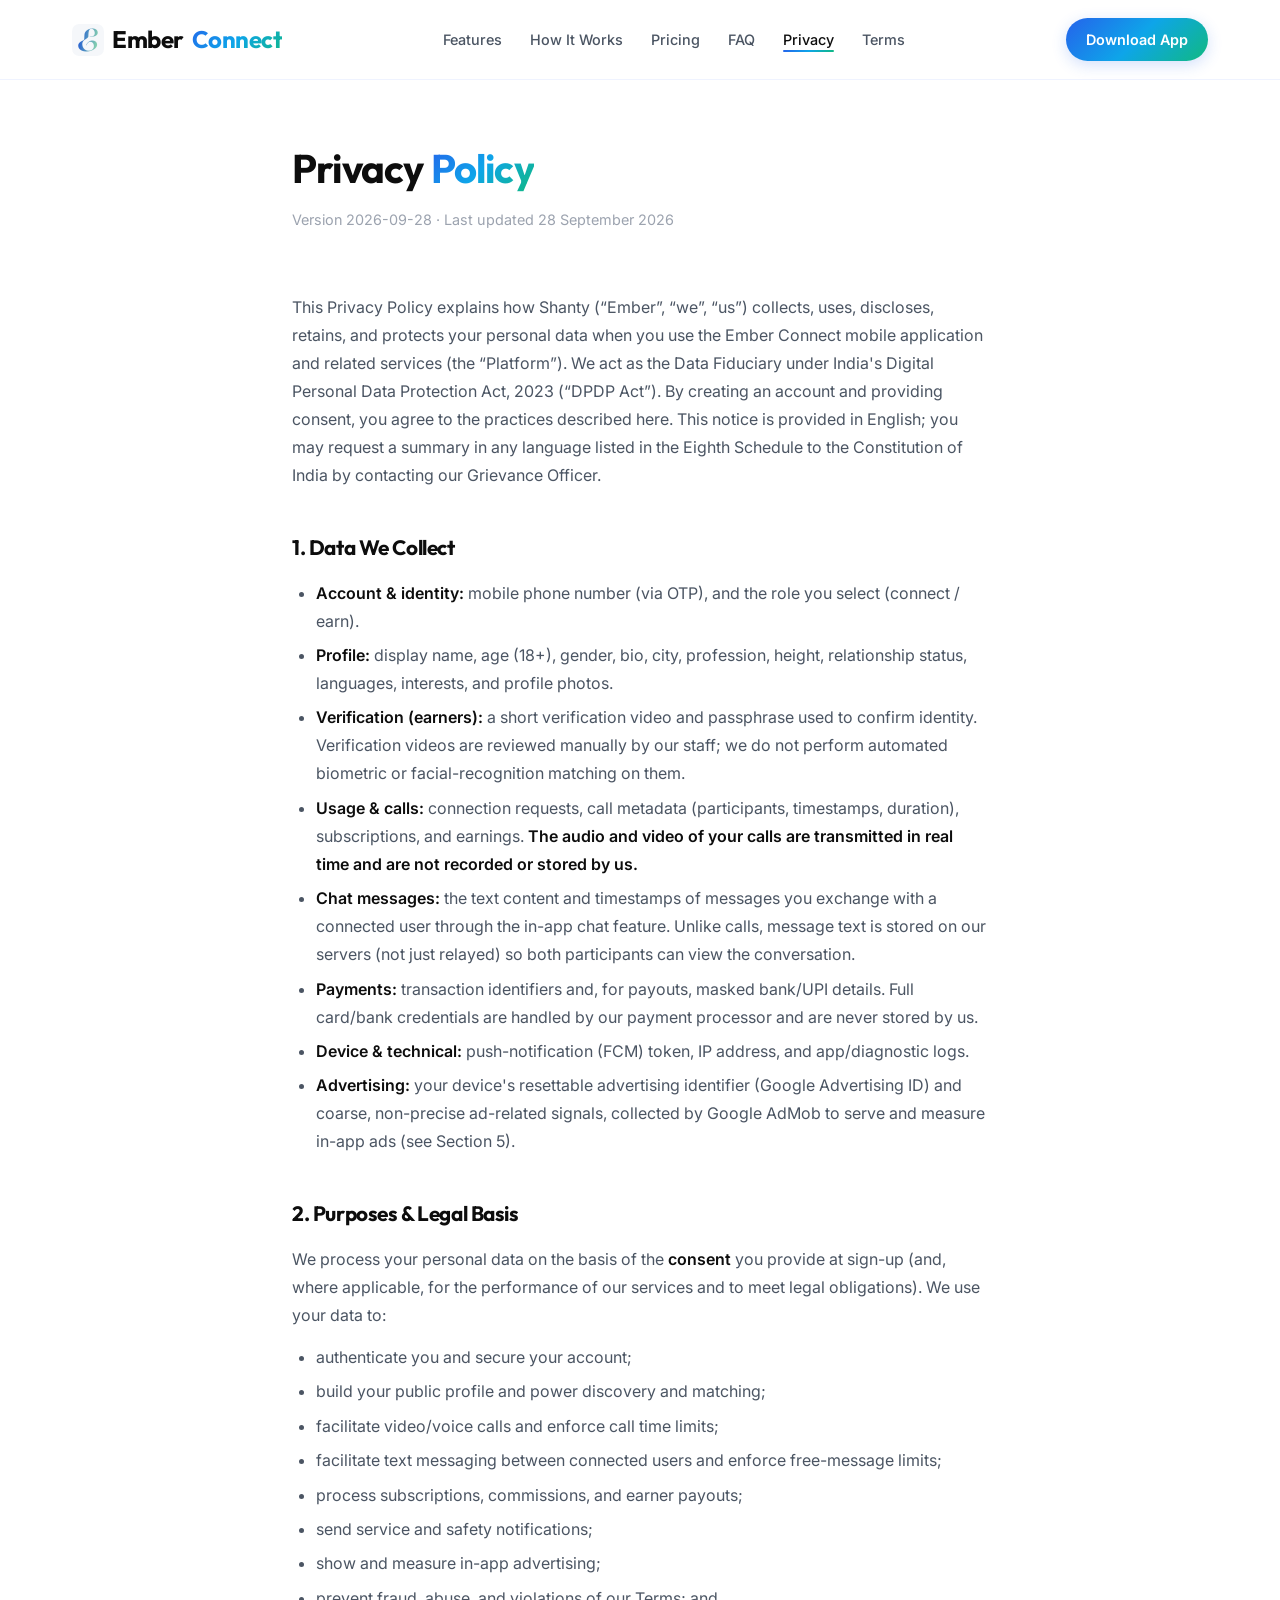
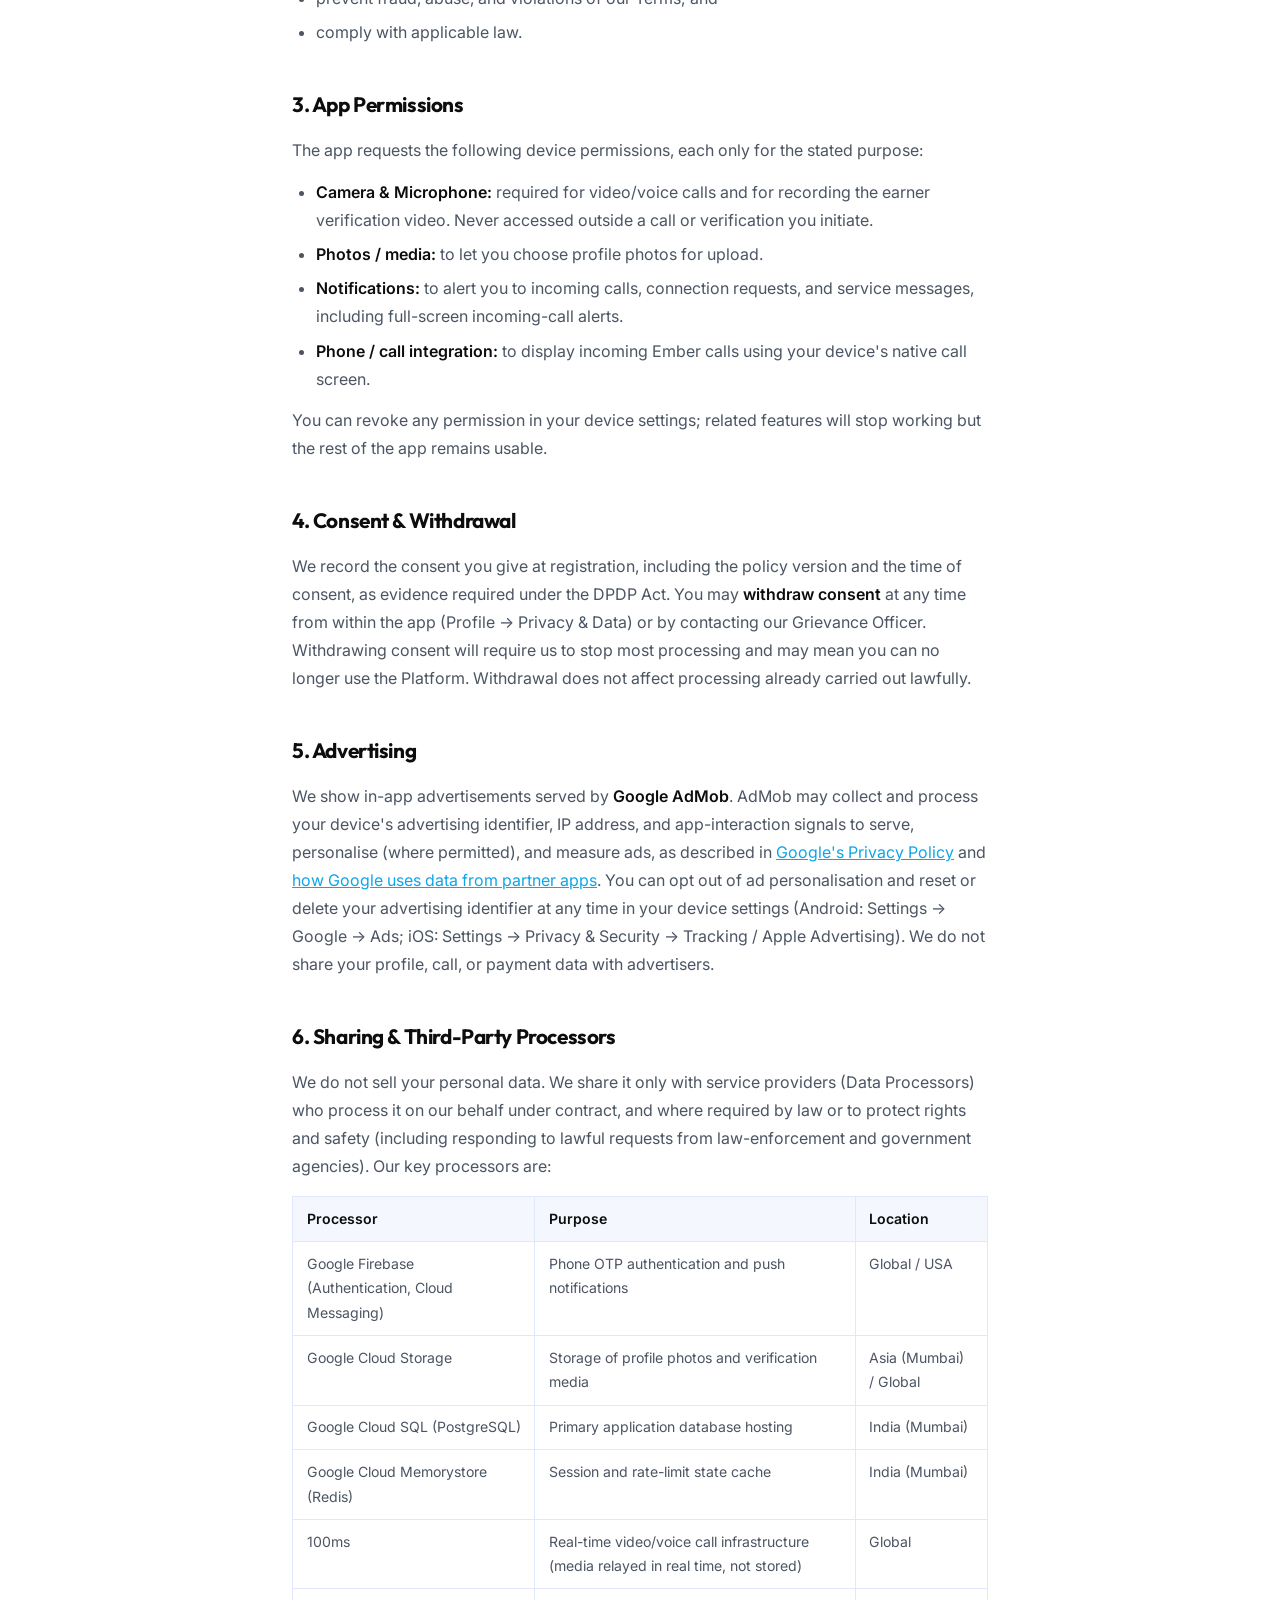
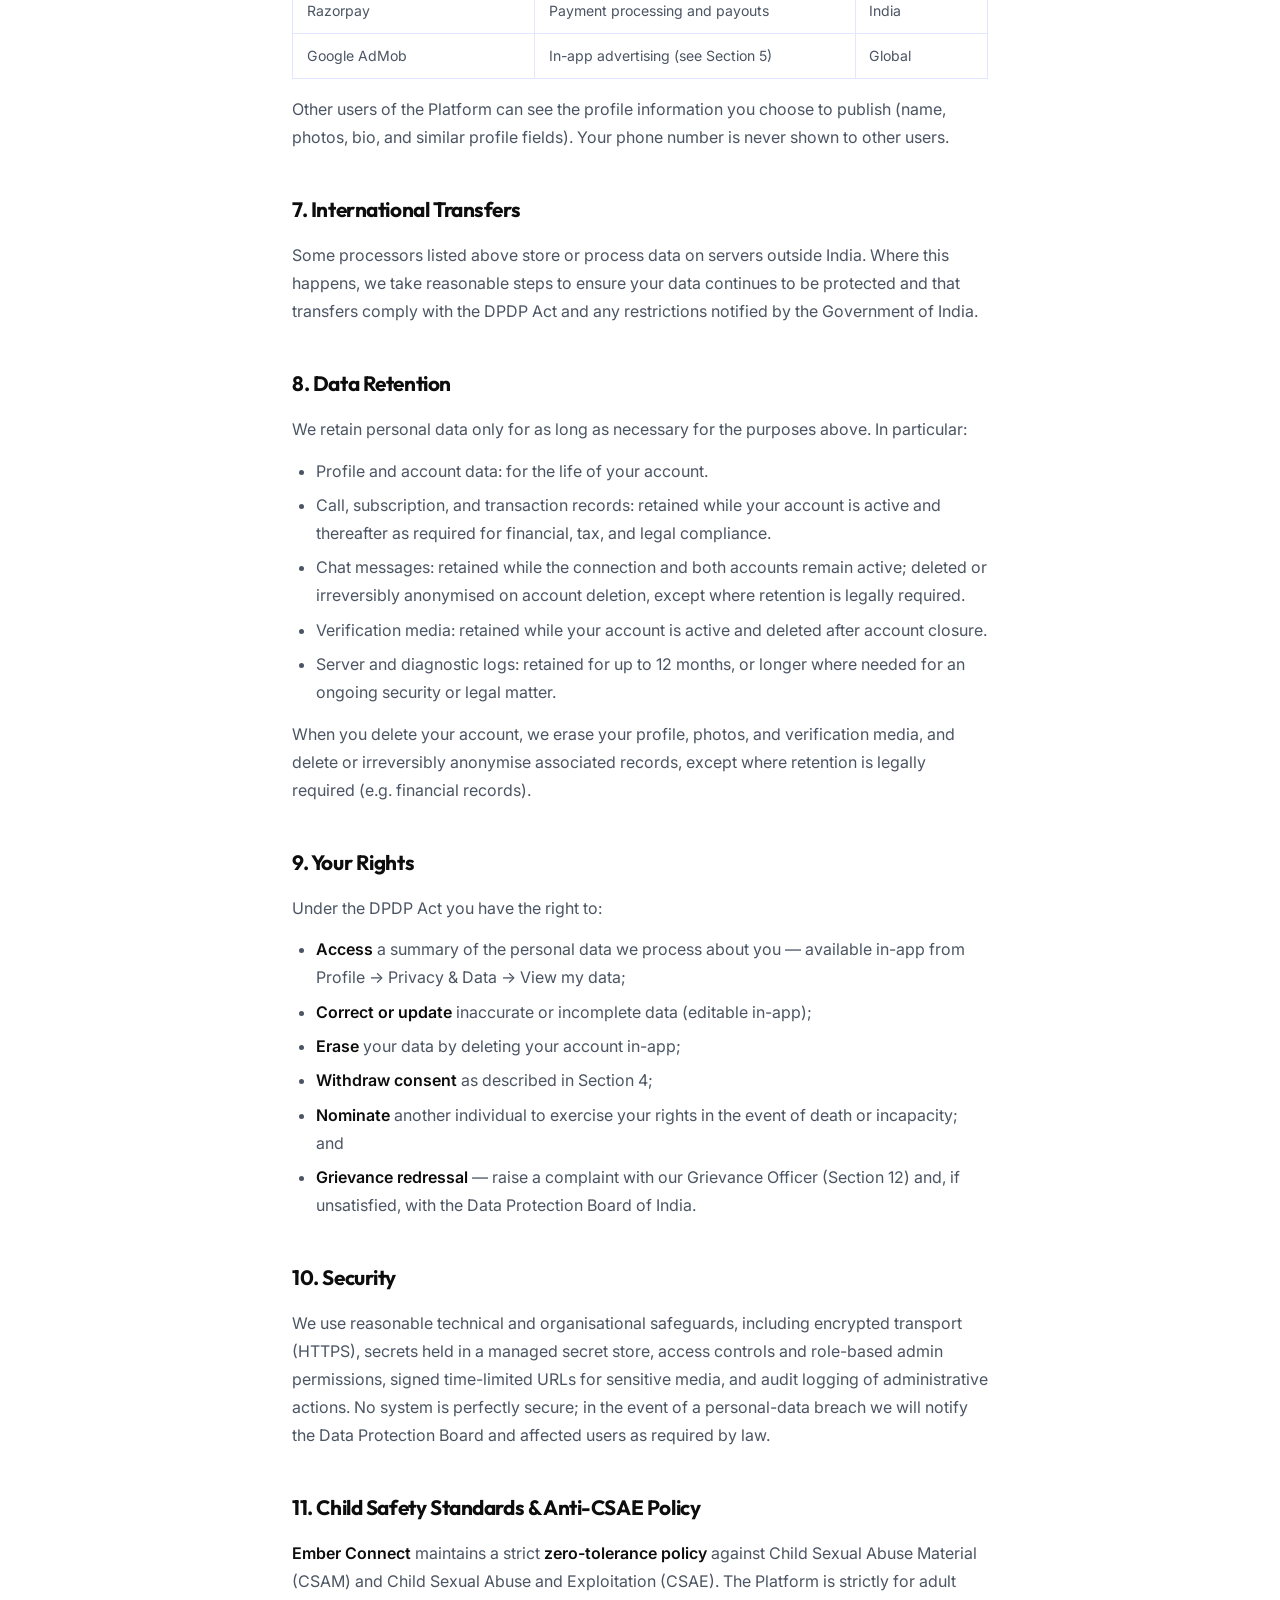
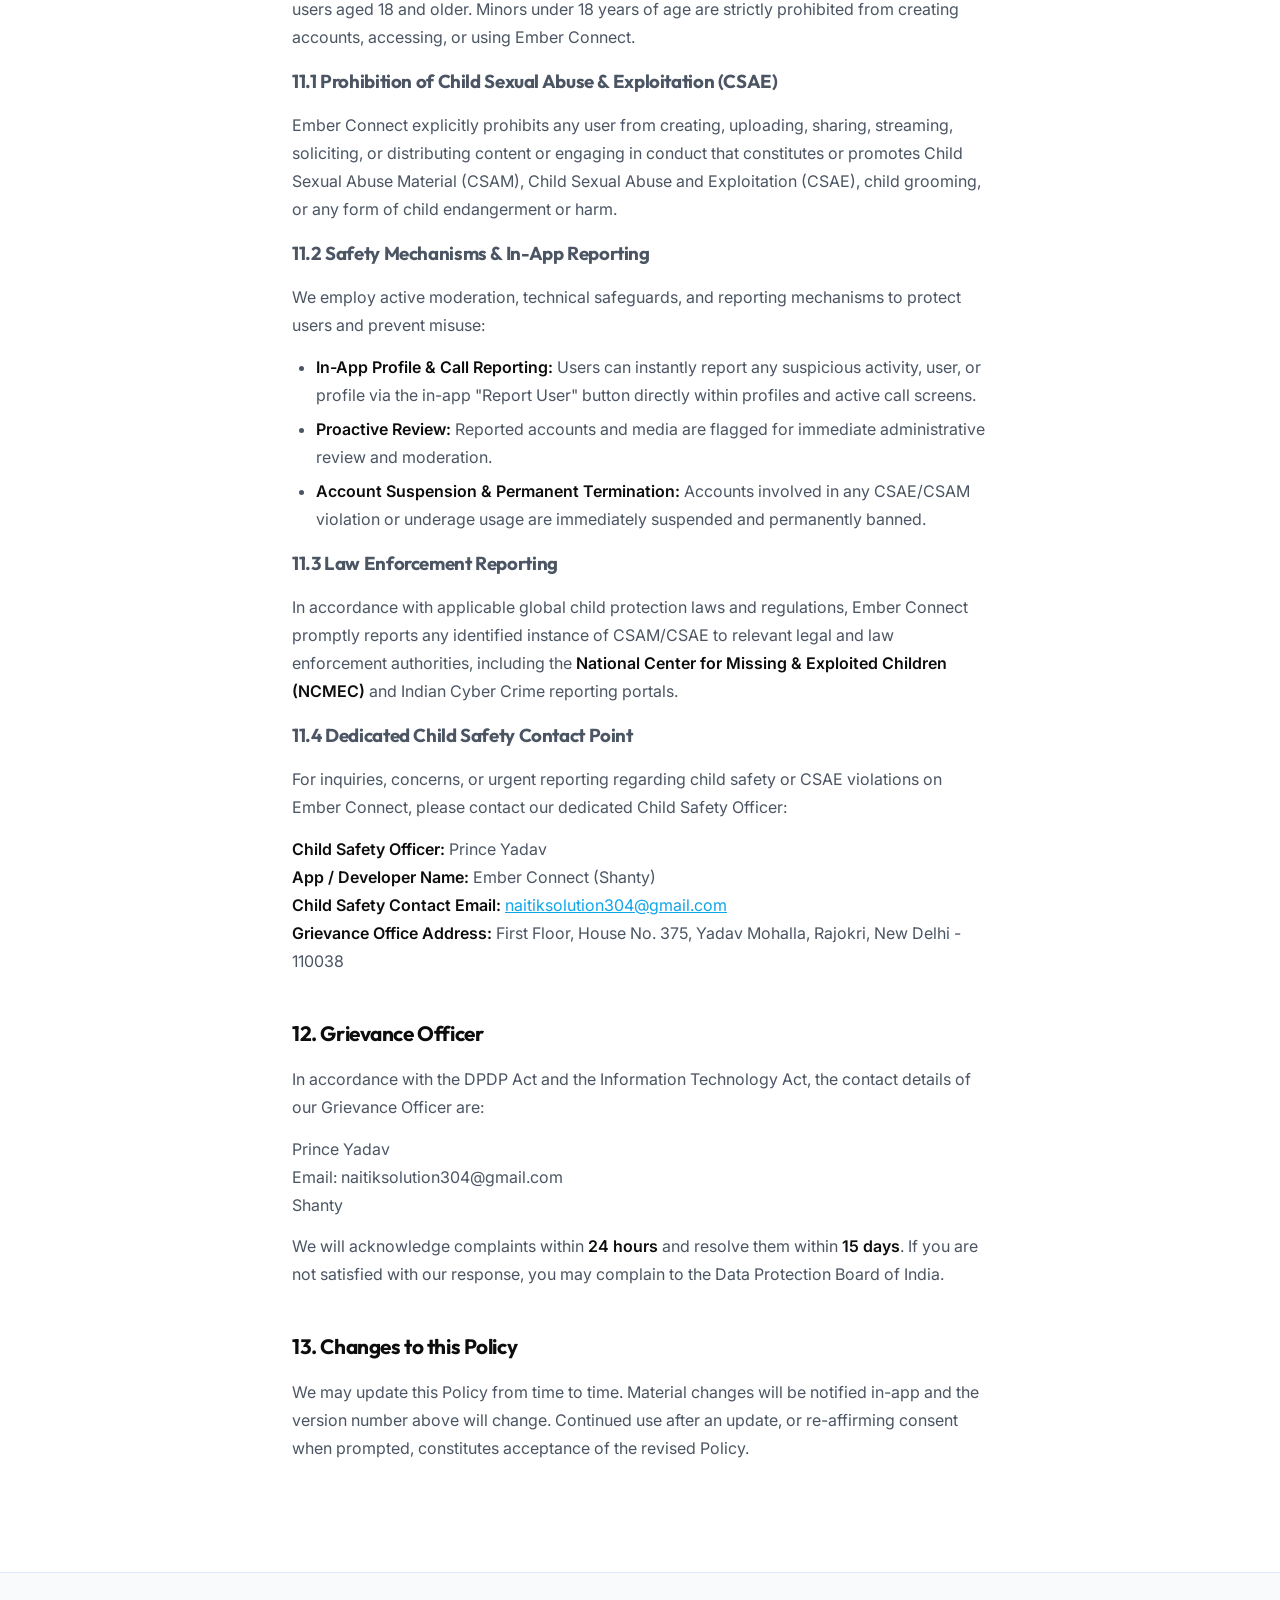
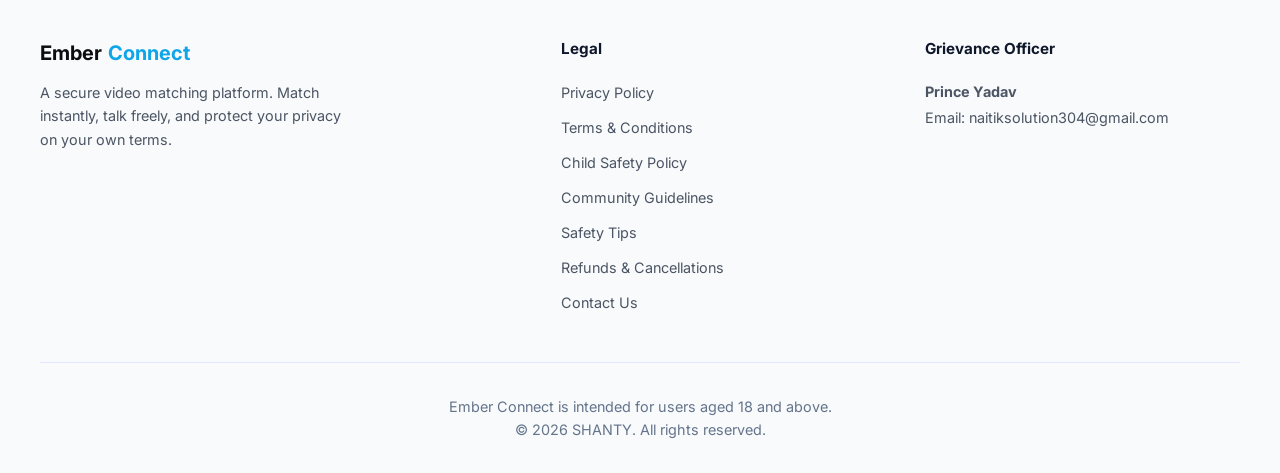
==== commit 9c3b9fe1: "Update legal/marketing pages for the new free-chat feature Privacy Policy now discloses chat message" ====
--- a/privacy.html
+++ b/privacy.html
@@ -45,7 +45,7 @@
   <main>
     <div class="legal-hero fade-in">
       <h1>Privacy <span>Policy</span></h1>
-      <p class="legal-meta">Version 2026-07-24 · Last updated 24 July 2026</p>
+      <p class="legal-meta">Version 2026-09-28 · Last updated 28 September 2026</p>
     </div>
 
     <article class="legal-content fade-in">
@@ -65,6 +65,7 @@
         <li><strong>Profile:</strong> display name, age (18+), gender, bio, city, profession, height, relationship status, languages, interests, and profile photos.</li>
         <li><strong>Verification (earners):</strong> a short verification video and passphrase used to confirm identity. Verification videos are reviewed manually by our staff; we do not perform automated biometric or facial-recognition matching on them.</li>
         <li><strong>Usage &amp; calls:</strong> connection requests, call metadata (participants, timestamps, duration), subscriptions, and earnings. <strong>The audio and video of your calls are transmitted in real time and are not recorded or stored by us.</strong></li>
+        <li><strong>Chat messages:</strong> the text content and timestamps of messages you exchange with a connected user through the in-app chat feature. Unlike calls, message text is stored on our servers (not just relayed) so both participants can view the conversation.</li>
         <li><strong>Payments:</strong> transaction identifiers and, for payouts, masked bank/UPI details. Full card/bank credentials are handled by our payment processor and are never stored by us.</li>
         <li><strong>Device &amp; technical:</strong> push-notification (FCM) token, IP address, and app/diagnostic logs.</li>
         <li><strong>Advertising:</strong> your device's resettable advertising identifier (Google Advertising ID) and coarse, non-precise ad-related signals, collected by Google AdMob to serve and measure in-app ads (see Section 5).</li>
@@ -80,6 +81,7 @@
         <li>authenticate you and secure your account;</li>
         <li>build your public profile and power discovery and matching;</li>
         <li>facilitate video/voice calls and enforce call time limits;</li>
+        <li>facilitate text messaging between connected users and enforce free-message limits;</li>
         <li>process subscriptions, commissions, and earner payouts;</li>
         <li>send service and safety notifications;</li>
         <li>show and measure in-app advertising;</li>
@@ -161,6 +163,7 @@
       <ul>
         <li>Profile and account data: for the life of your account.</li>
         <li>Call, subscription, and transaction records: retained while your account is active and thereafter as required for financial, tax, and legal compliance.</li>
+        <li>Chat messages: retained while the connection and both accounts remain active; deleted or irreversibly anonymised on account deletion, except where retention is legally required.</li>
         <li>Verification media: retained while your account is active and deleted after account closure.</li>
         <li>Server and diagnostic logs: retained for up to 12 months, or longer where needed for an ongoing security or legal matter.</li>
       </ul>
--- a/style.css
+++ b/style.css
@@ -1141,7 +1141,7 @@
 
 .pricing-grid {
   display: grid;
-  grid-template-columns: repeat(4, 1fr);
+  grid-template-columns: repeat(5, 1fr);
   gap: 1.75rem;
 }
 
@@ -1763,10 +1763,6 @@
     grid-template-columns: 1fr;
   }
 
-  .pricing-grid {
-    grid-template-columns: 1fr;
-  }
-
   .stat-divider {
     display: none;
   }
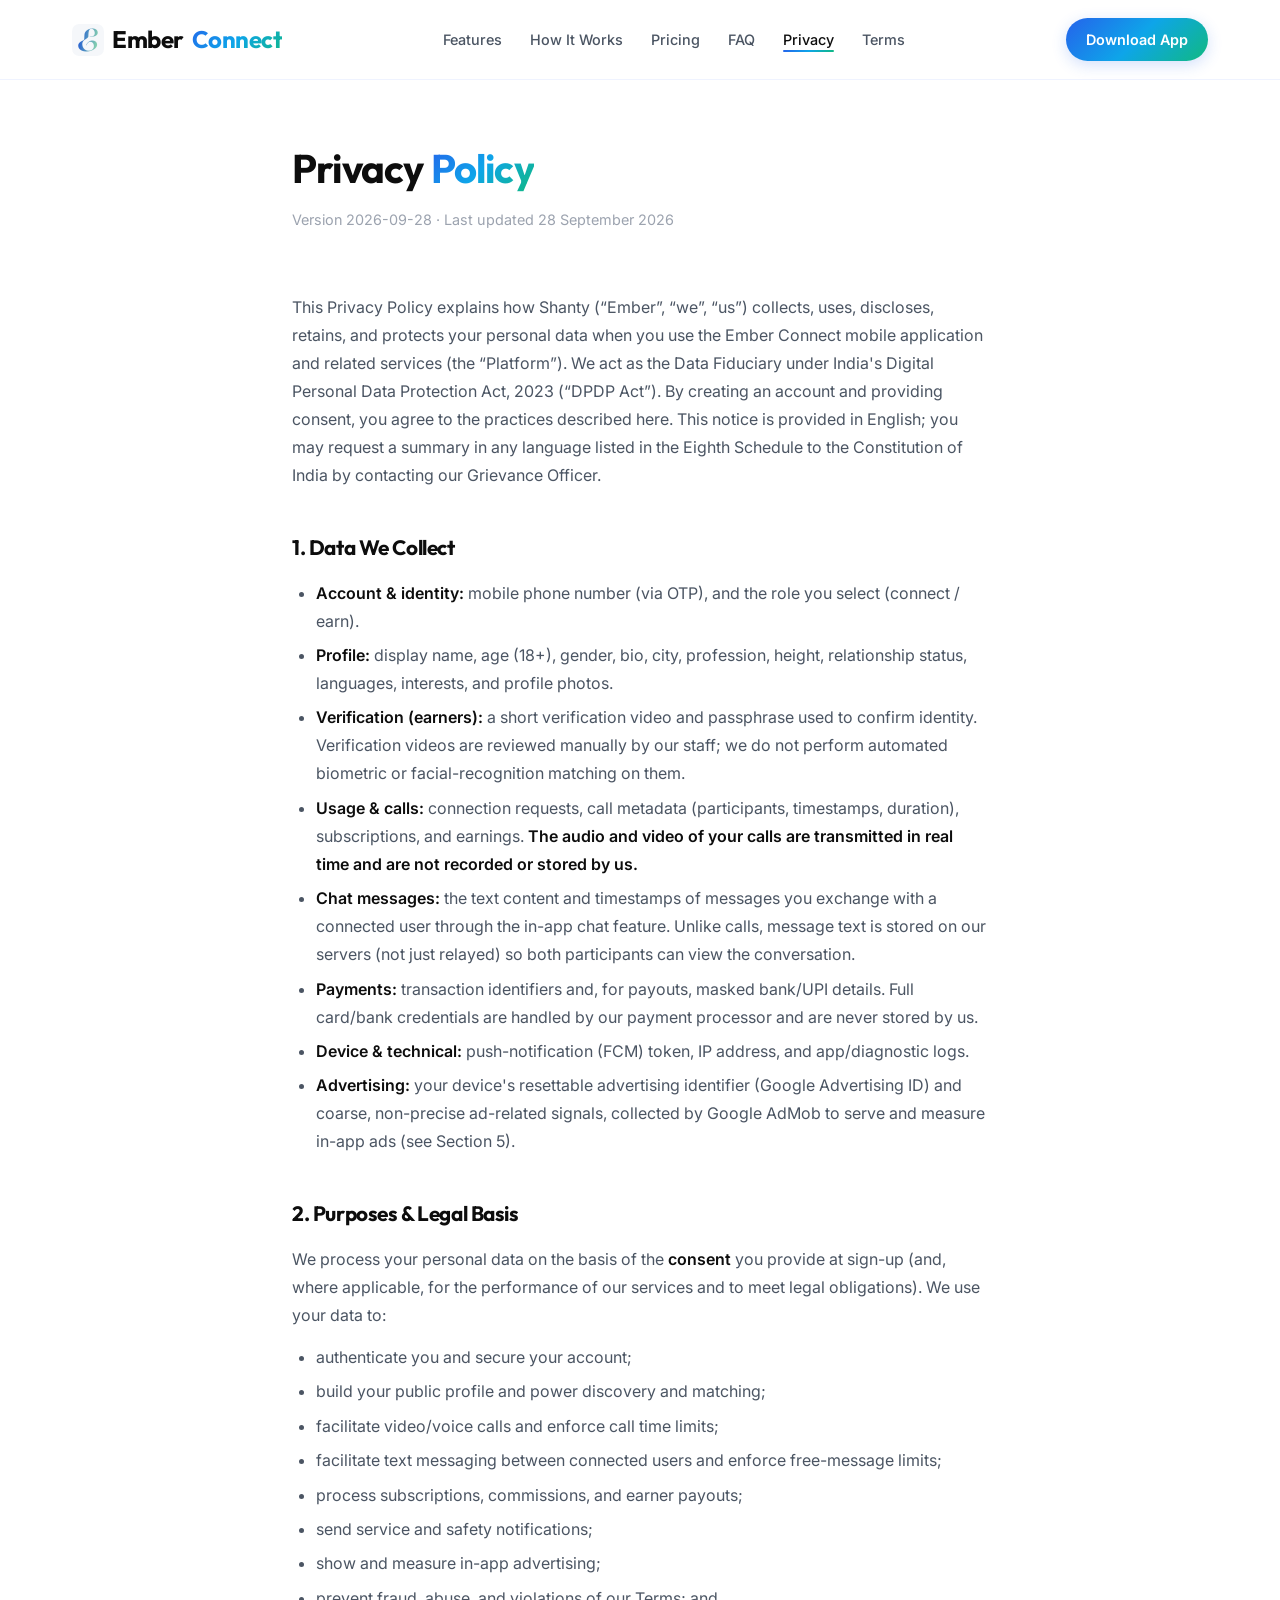
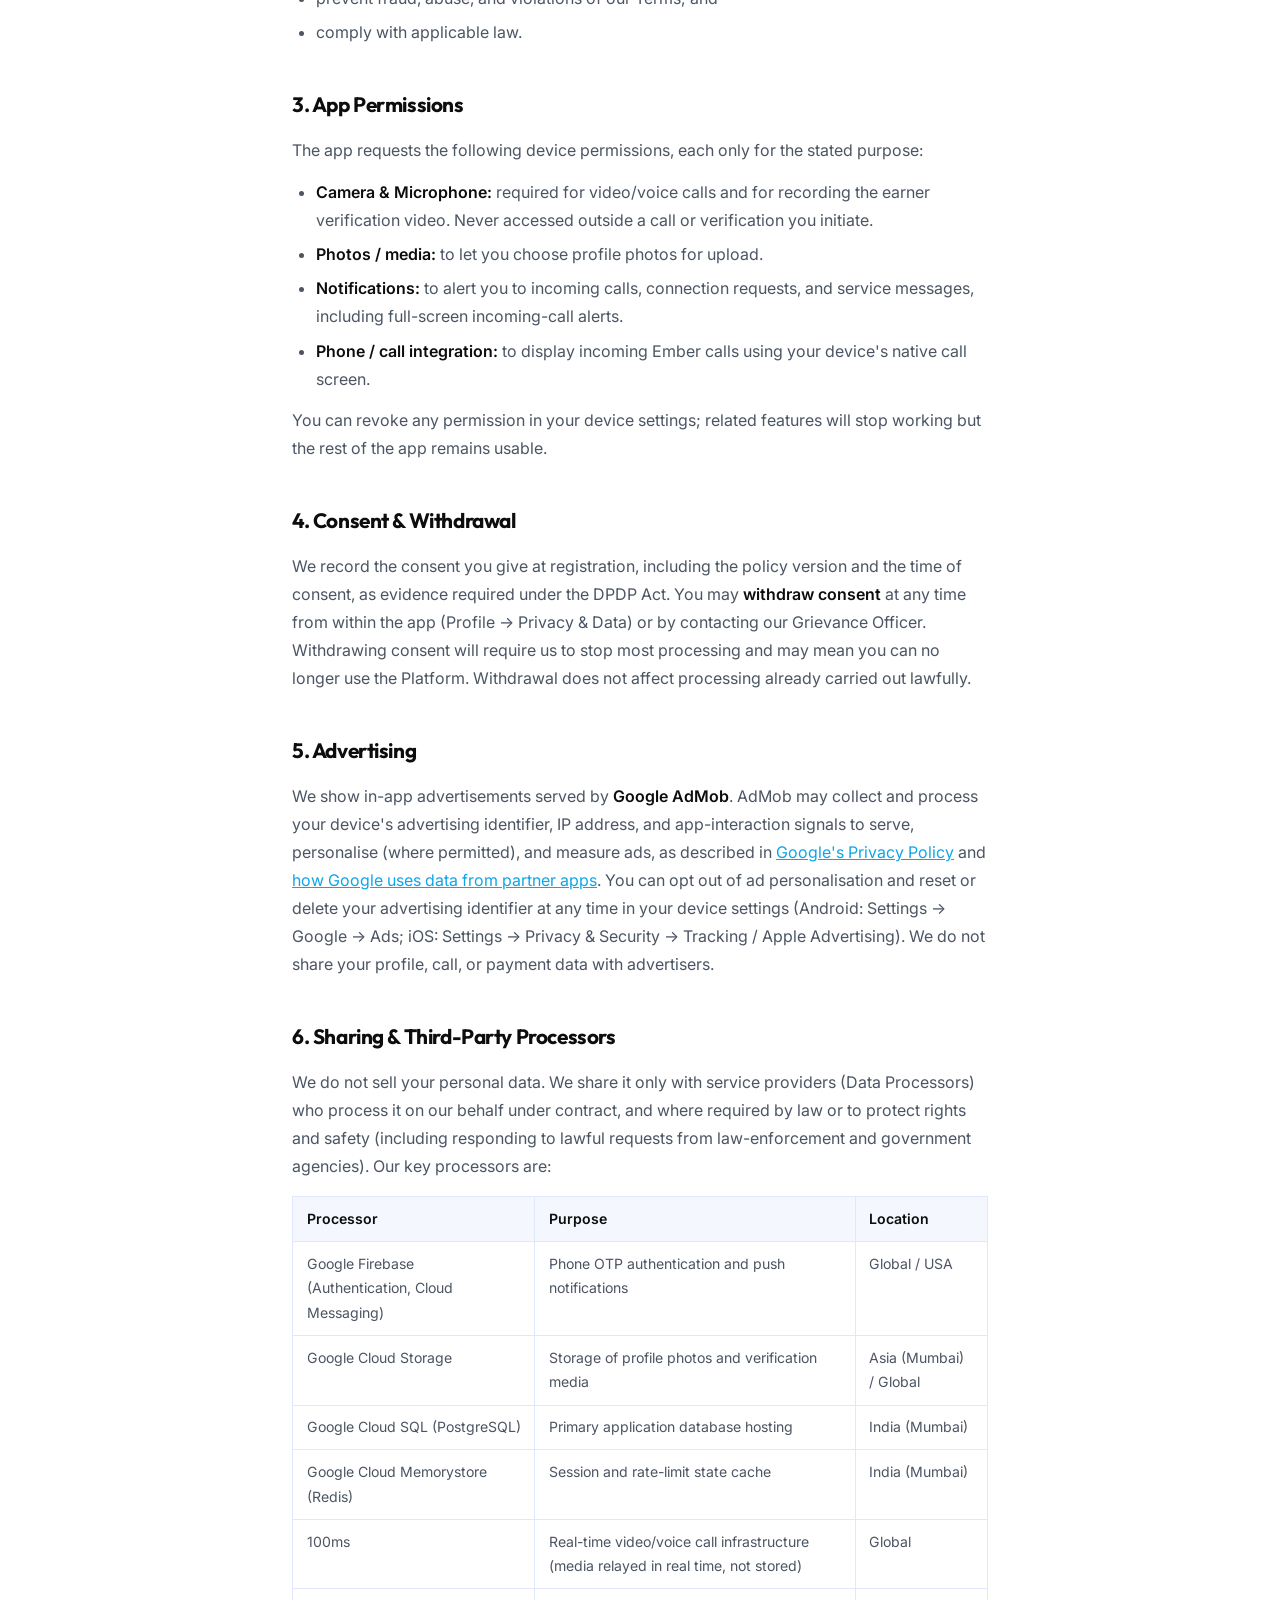
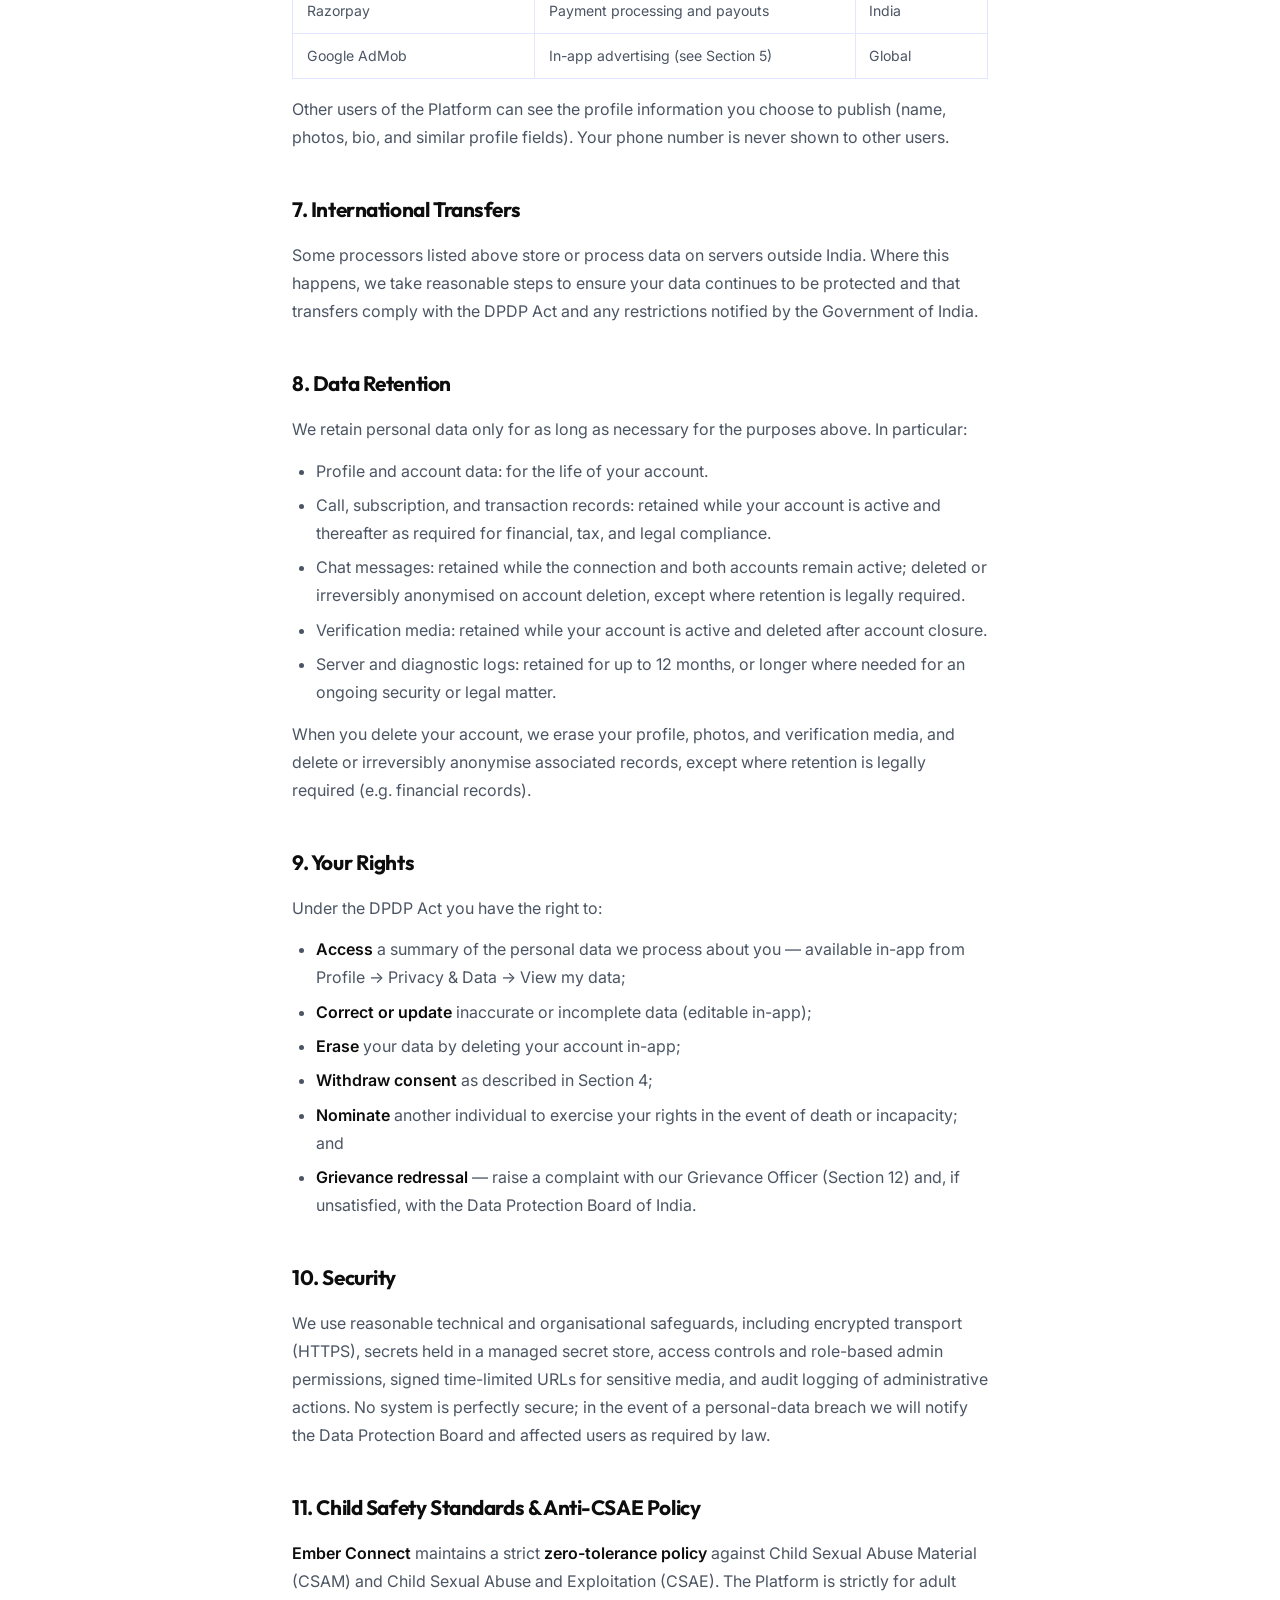
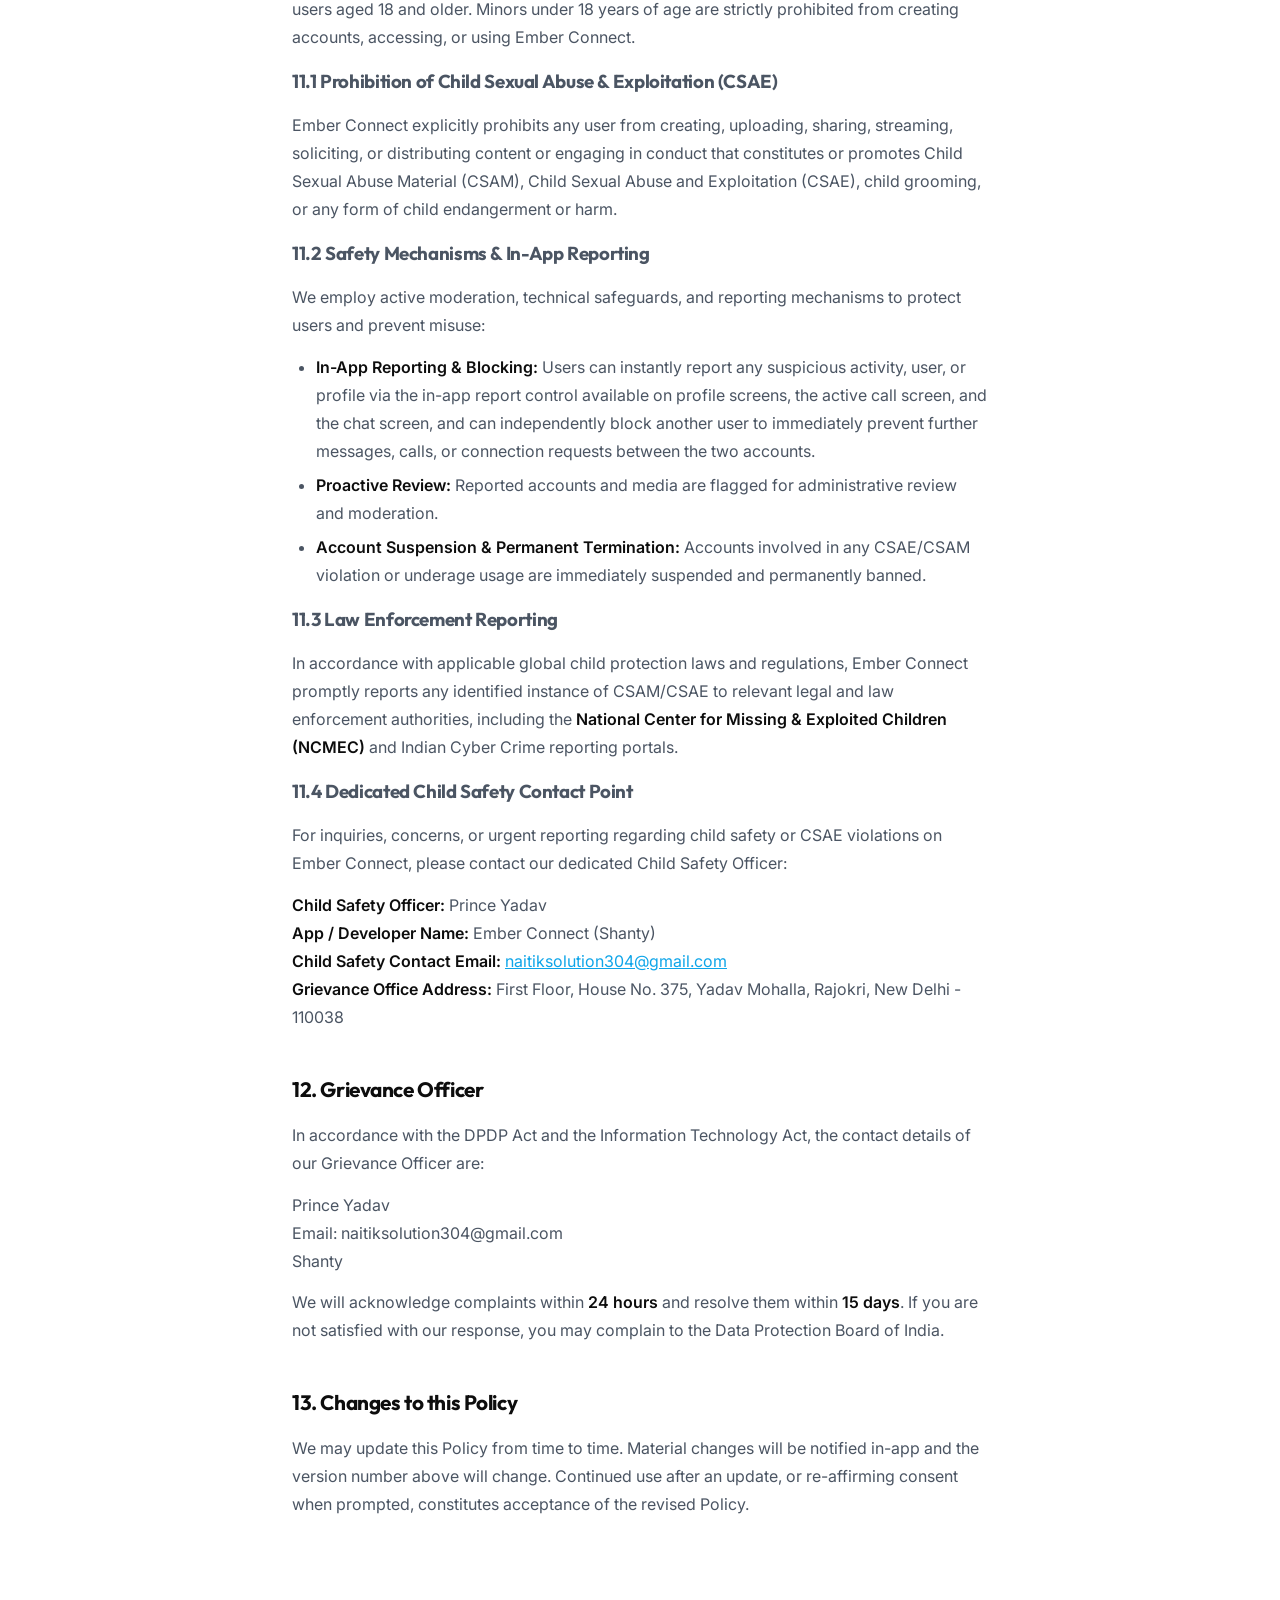
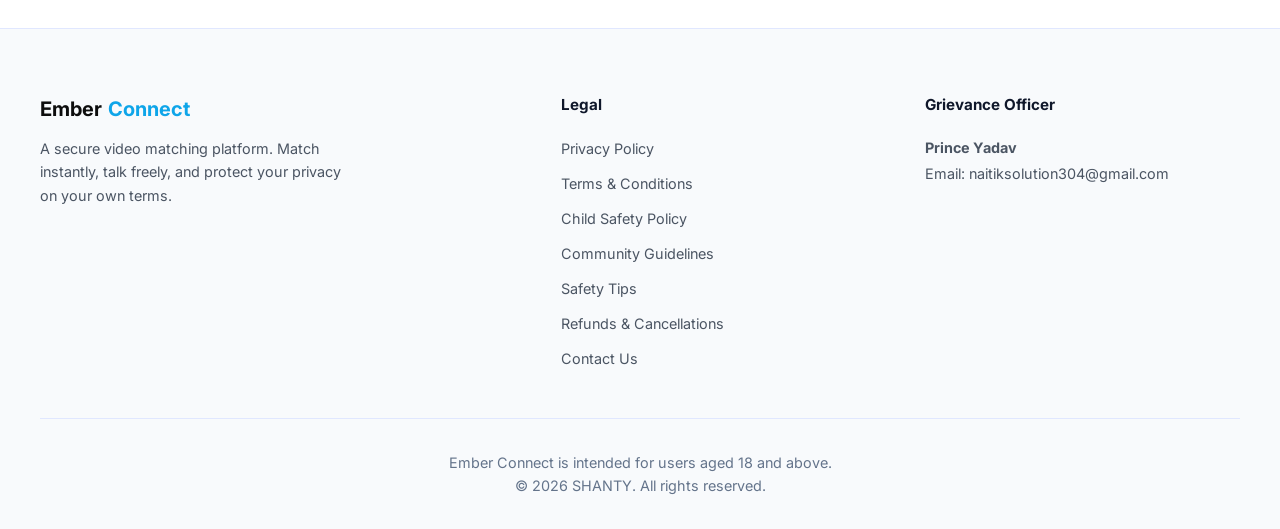
==== commit 320a164d: "Make report/block legal claims accurate now that the feature exists Privacy Policy §11.2 and Terms §" ====
--- a/privacy.html
+++ b/privacy.html
@@ -215,8 +215,8 @@
         and prevent misuse:
       </p>
       <ul>
-        <li><strong>In-App Profile &amp; Call Reporting:</strong> Users can instantly report any suspicious activity, user, or profile via the in-app "Report User" button directly within profiles and active call screens.</li>
-        <li><strong>Proactive Review:</strong> Reported accounts and media are flagged for immediate administrative review and moderation.</li>
+        <li><strong>In-App Reporting &amp; Blocking:</strong> Users can instantly report any suspicious activity, user, or profile via the in-app report control available on profile screens, the active call screen, and the chat screen, and can independently block another user to immediately prevent further messages, calls, or connection requests between the two accounts.</li>
+        <li><strong>Proactive Review:</strong> Reported accounts and media are flagged for administrative review and moderation.</li>
         <li><strong>Account Suspension &amp; Permanent Termination:</strong> Accounts involved in any CSAE/CSAM violation or underage usage are immediately suspended and permanently banned.</li>
       </ul>
 
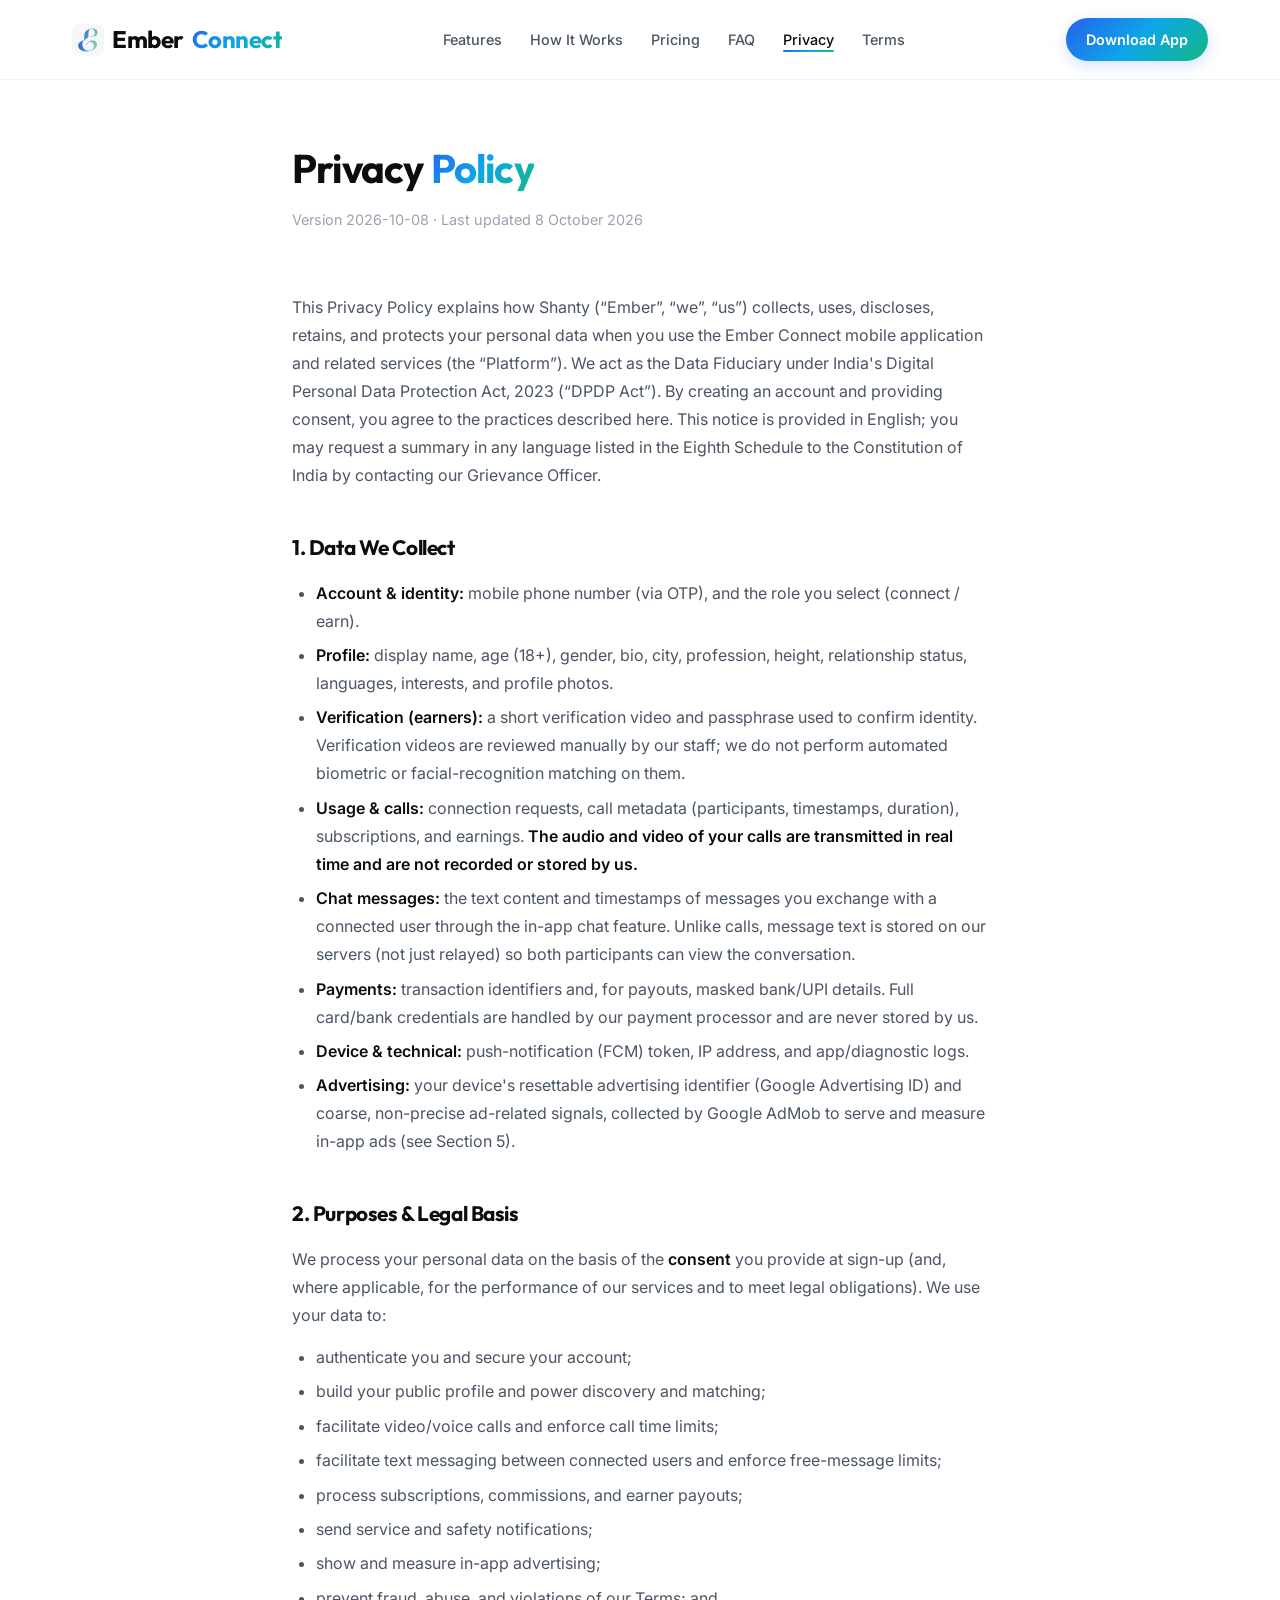
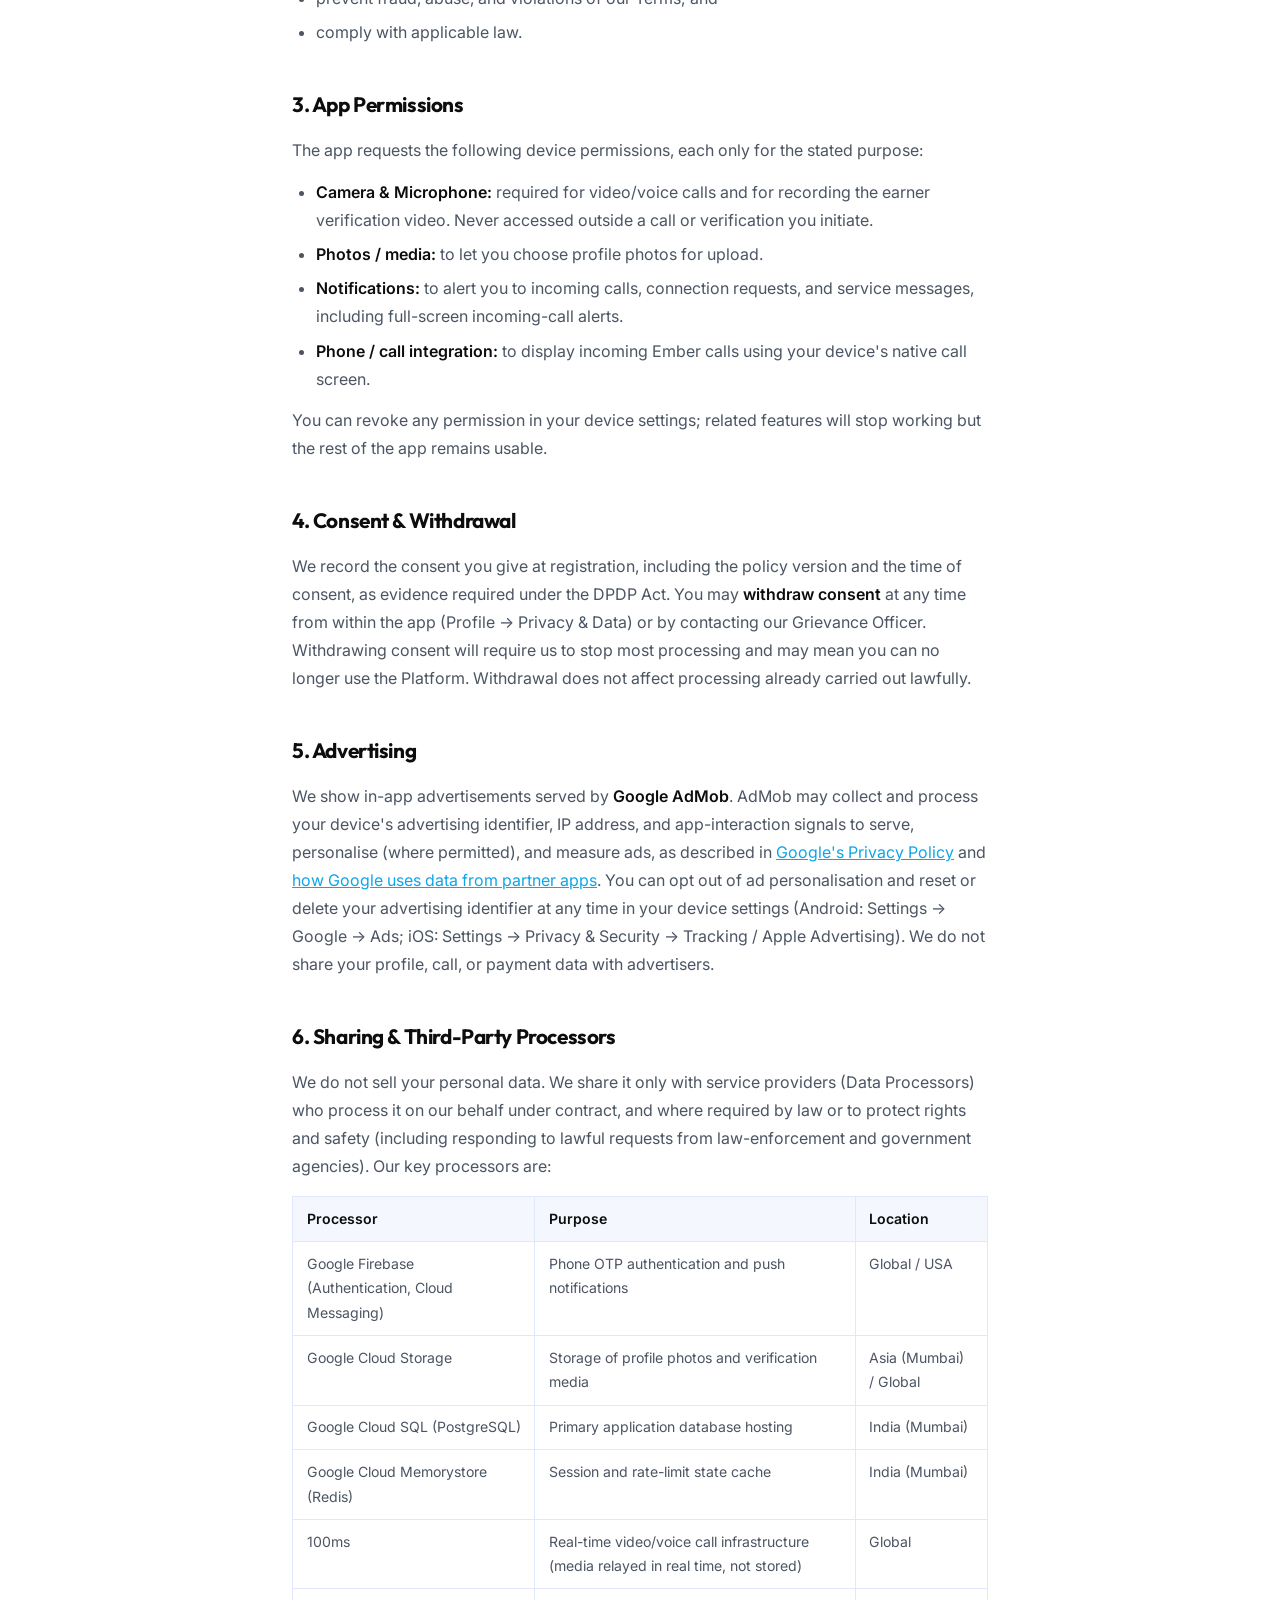
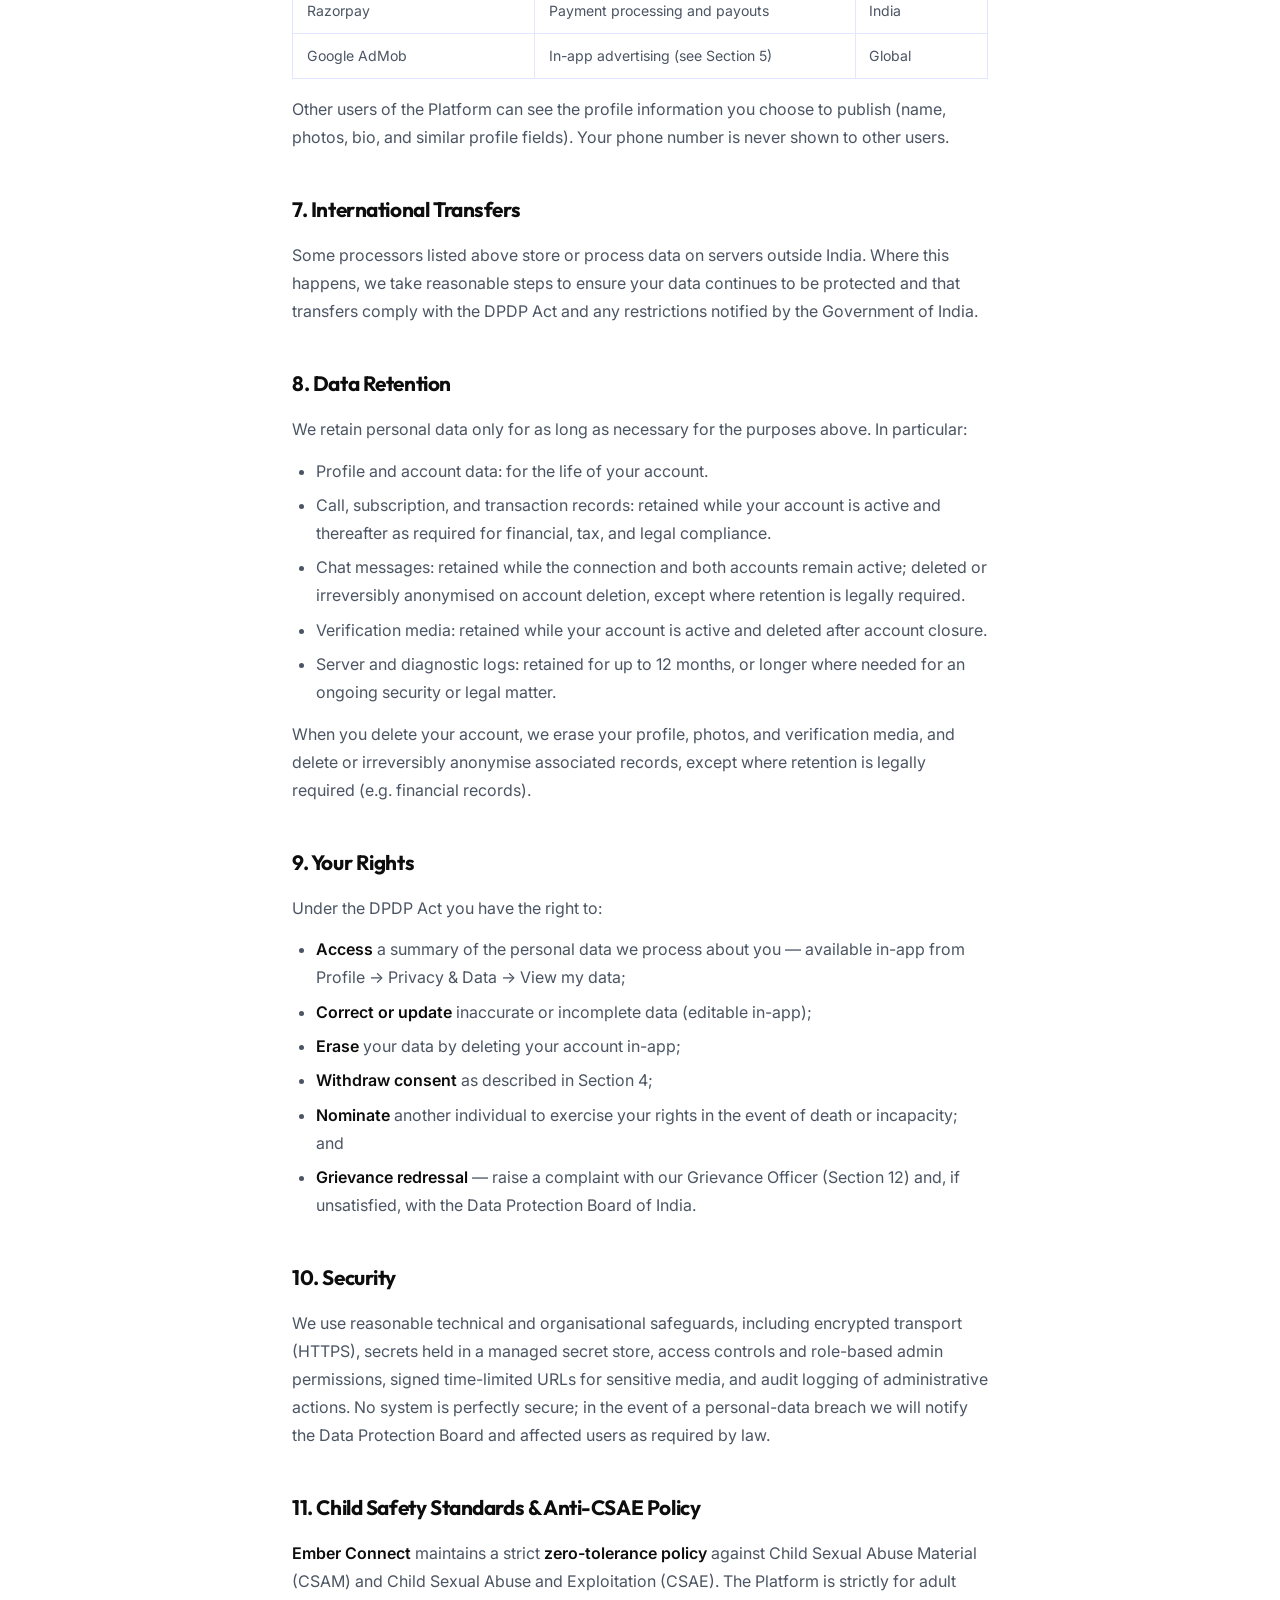
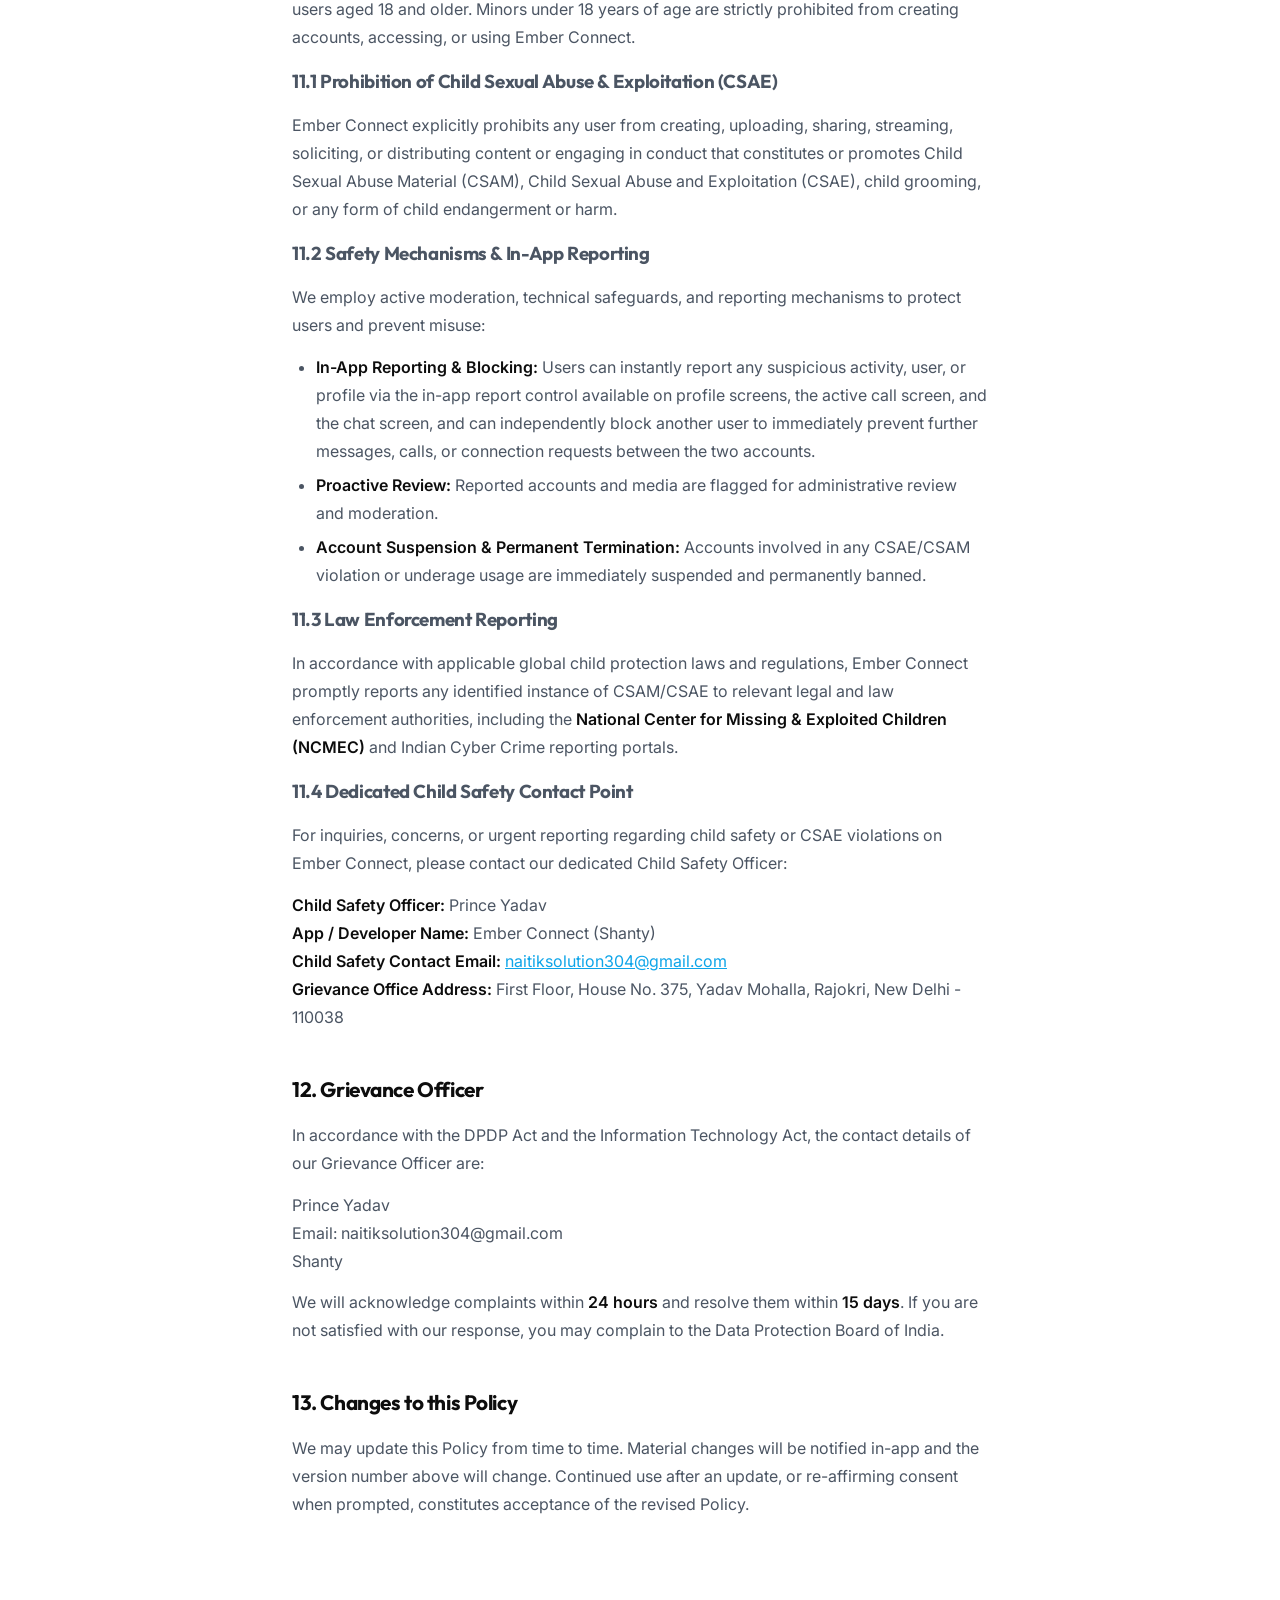
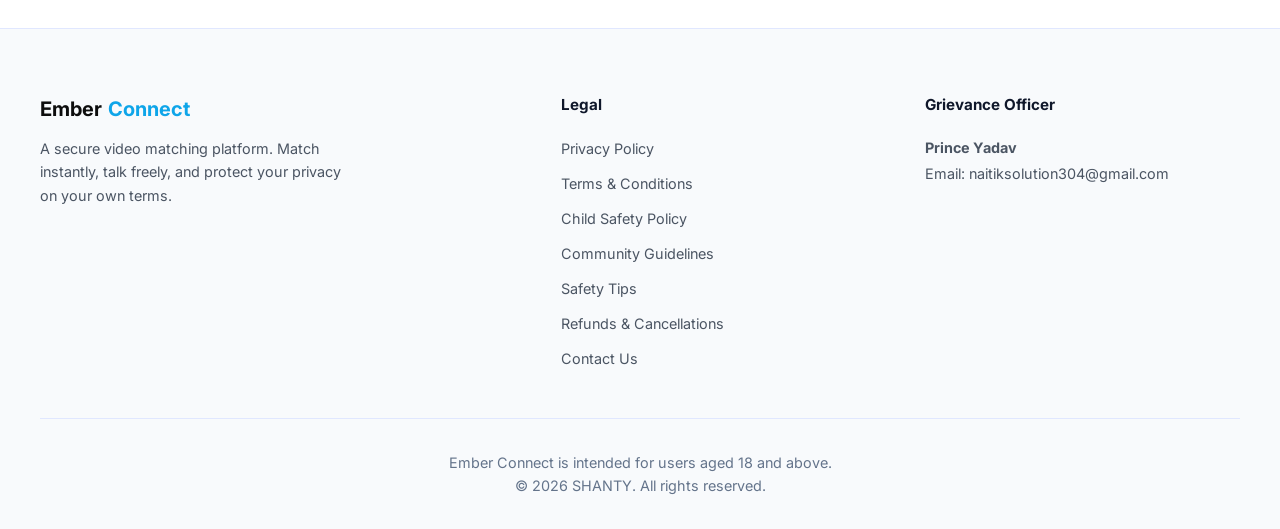
==== commit 7e7e9f83: "Refund policy: refund when an Earner never answers; payments are Razorpay on iOS too Terms/Privacy v" ====
--- a/privacy.html
+++ b/privacy.html
@@ -45,7 +45,7 @@
   <main>
     <div class="legal-hero fade-in">
       <h1>Privacy <span>Policy</span></h1>
-      <p class="legal-meta">Version 2026-09-28 · Last updated 28 September 2026</p>
+      <p class="legal-meta">Version 2026-10-08 · Last updated 8 October 2026</p>
     </div>
 
     <article class="legal-content fade-in">
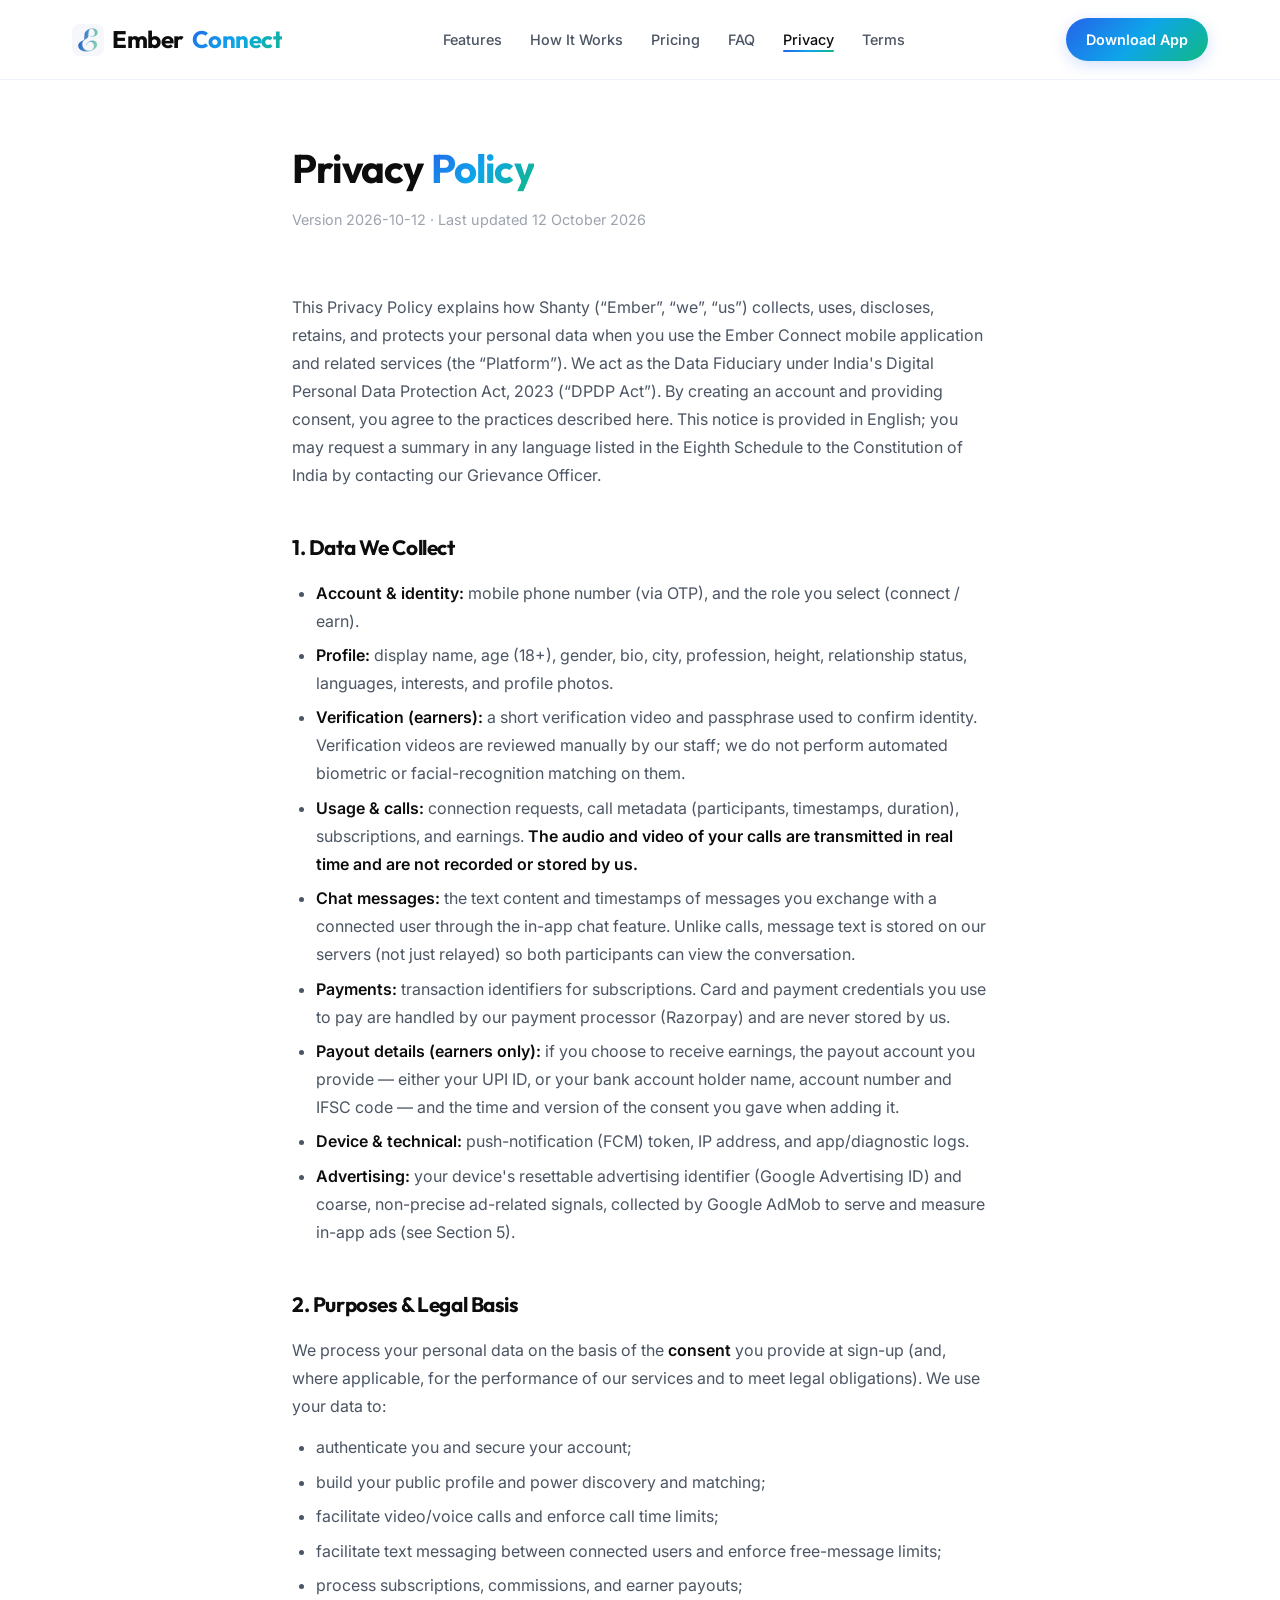
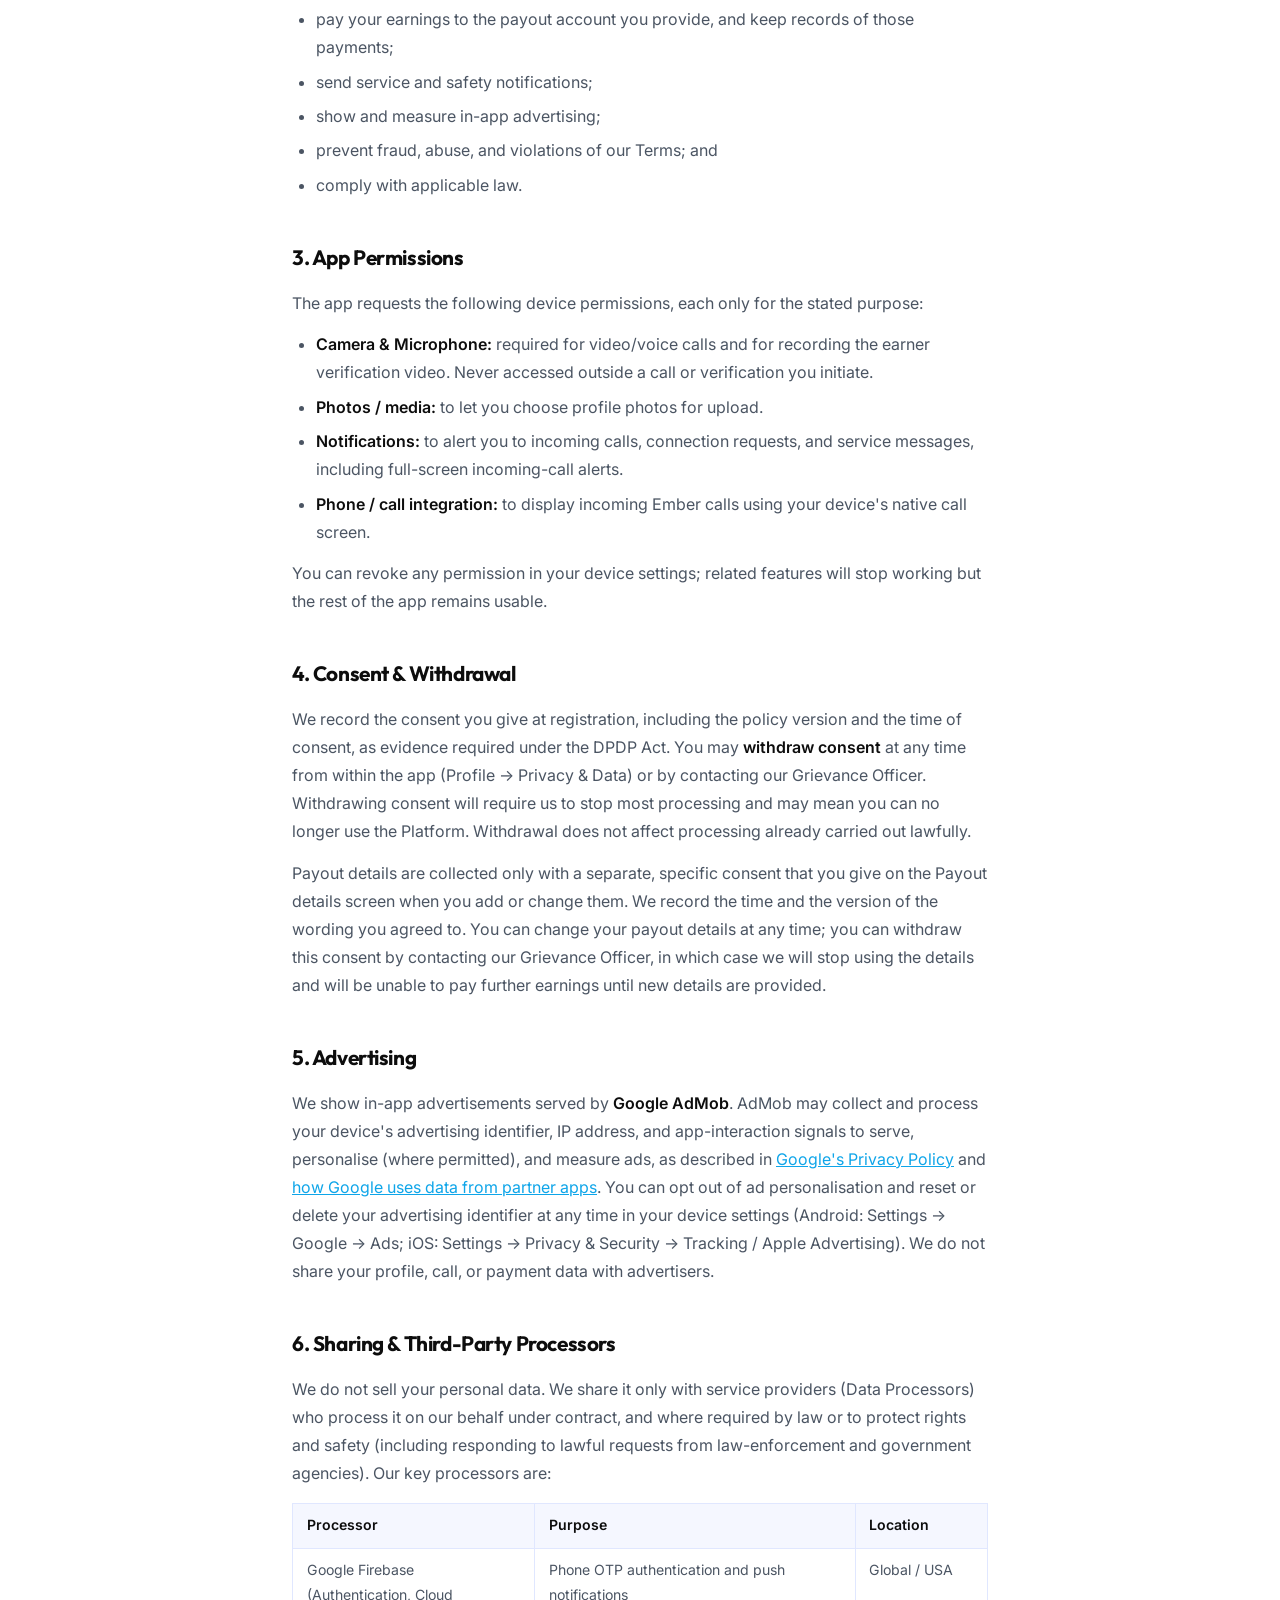
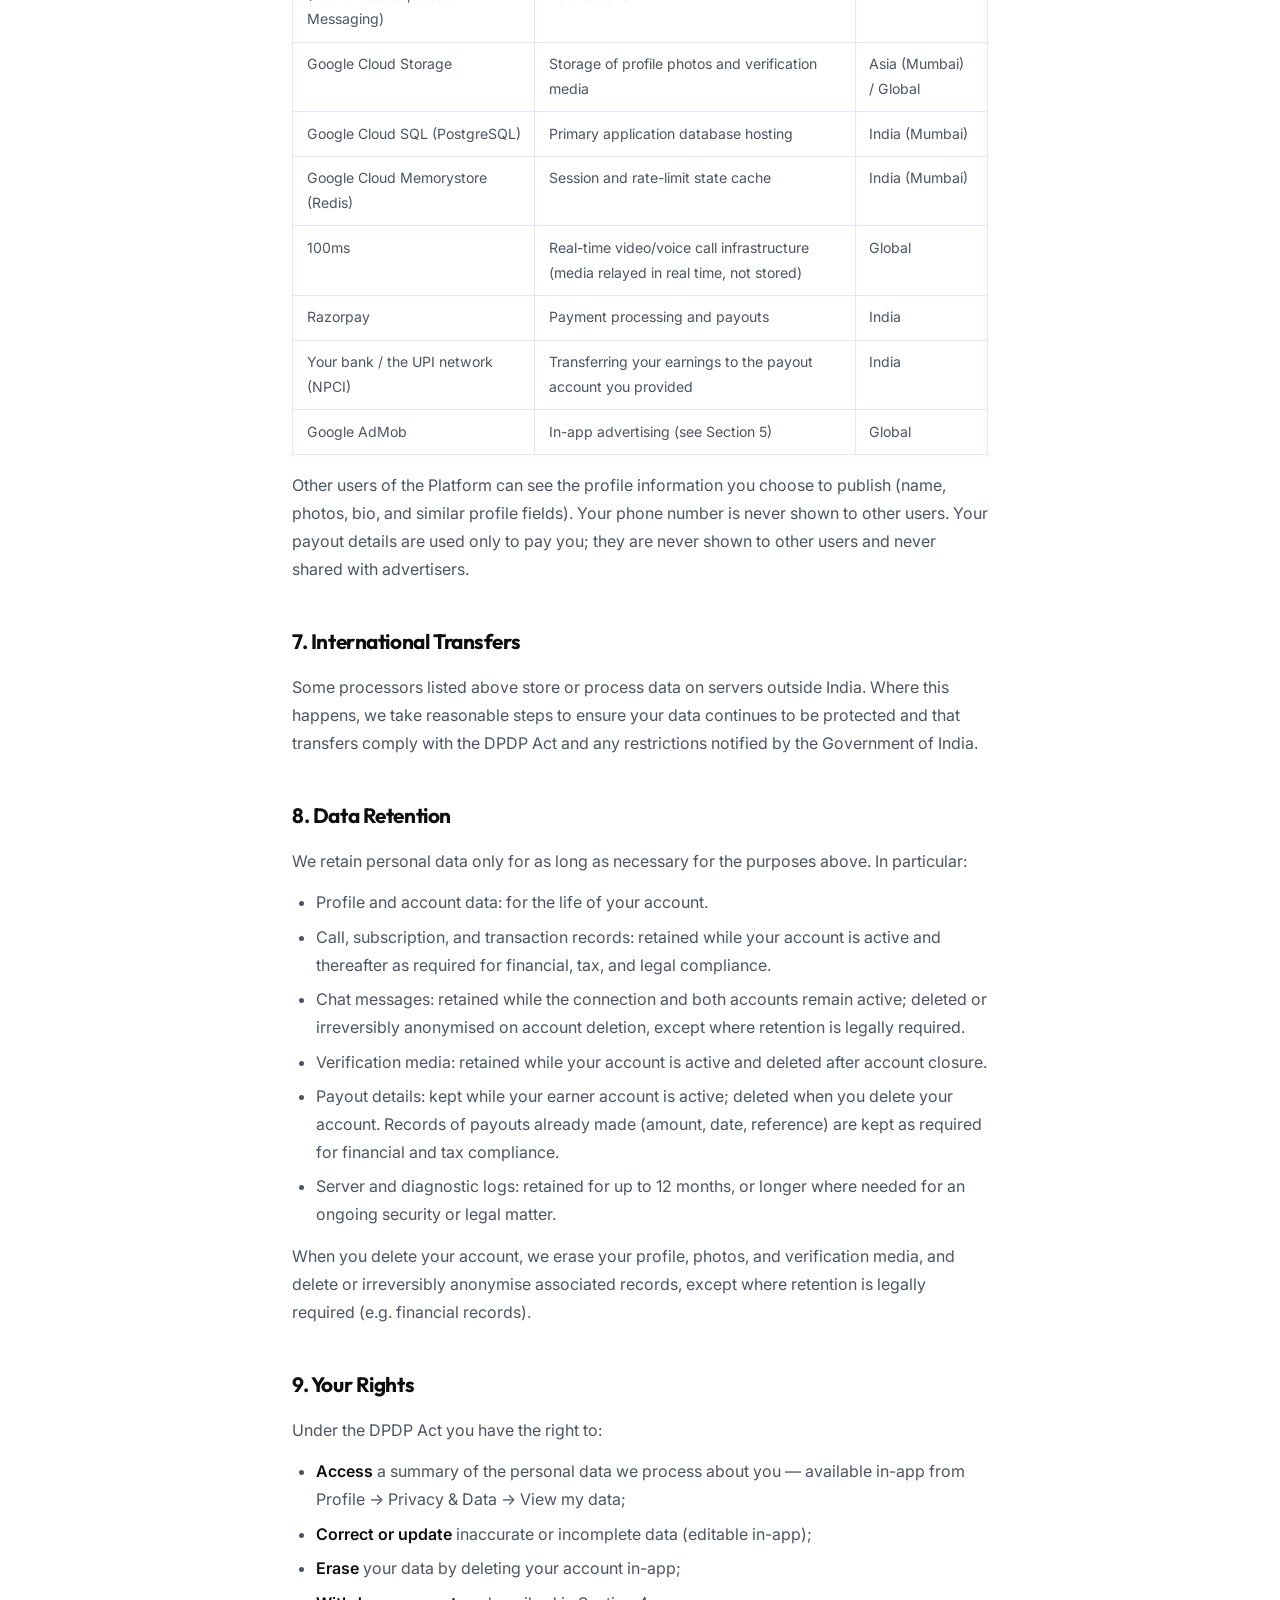
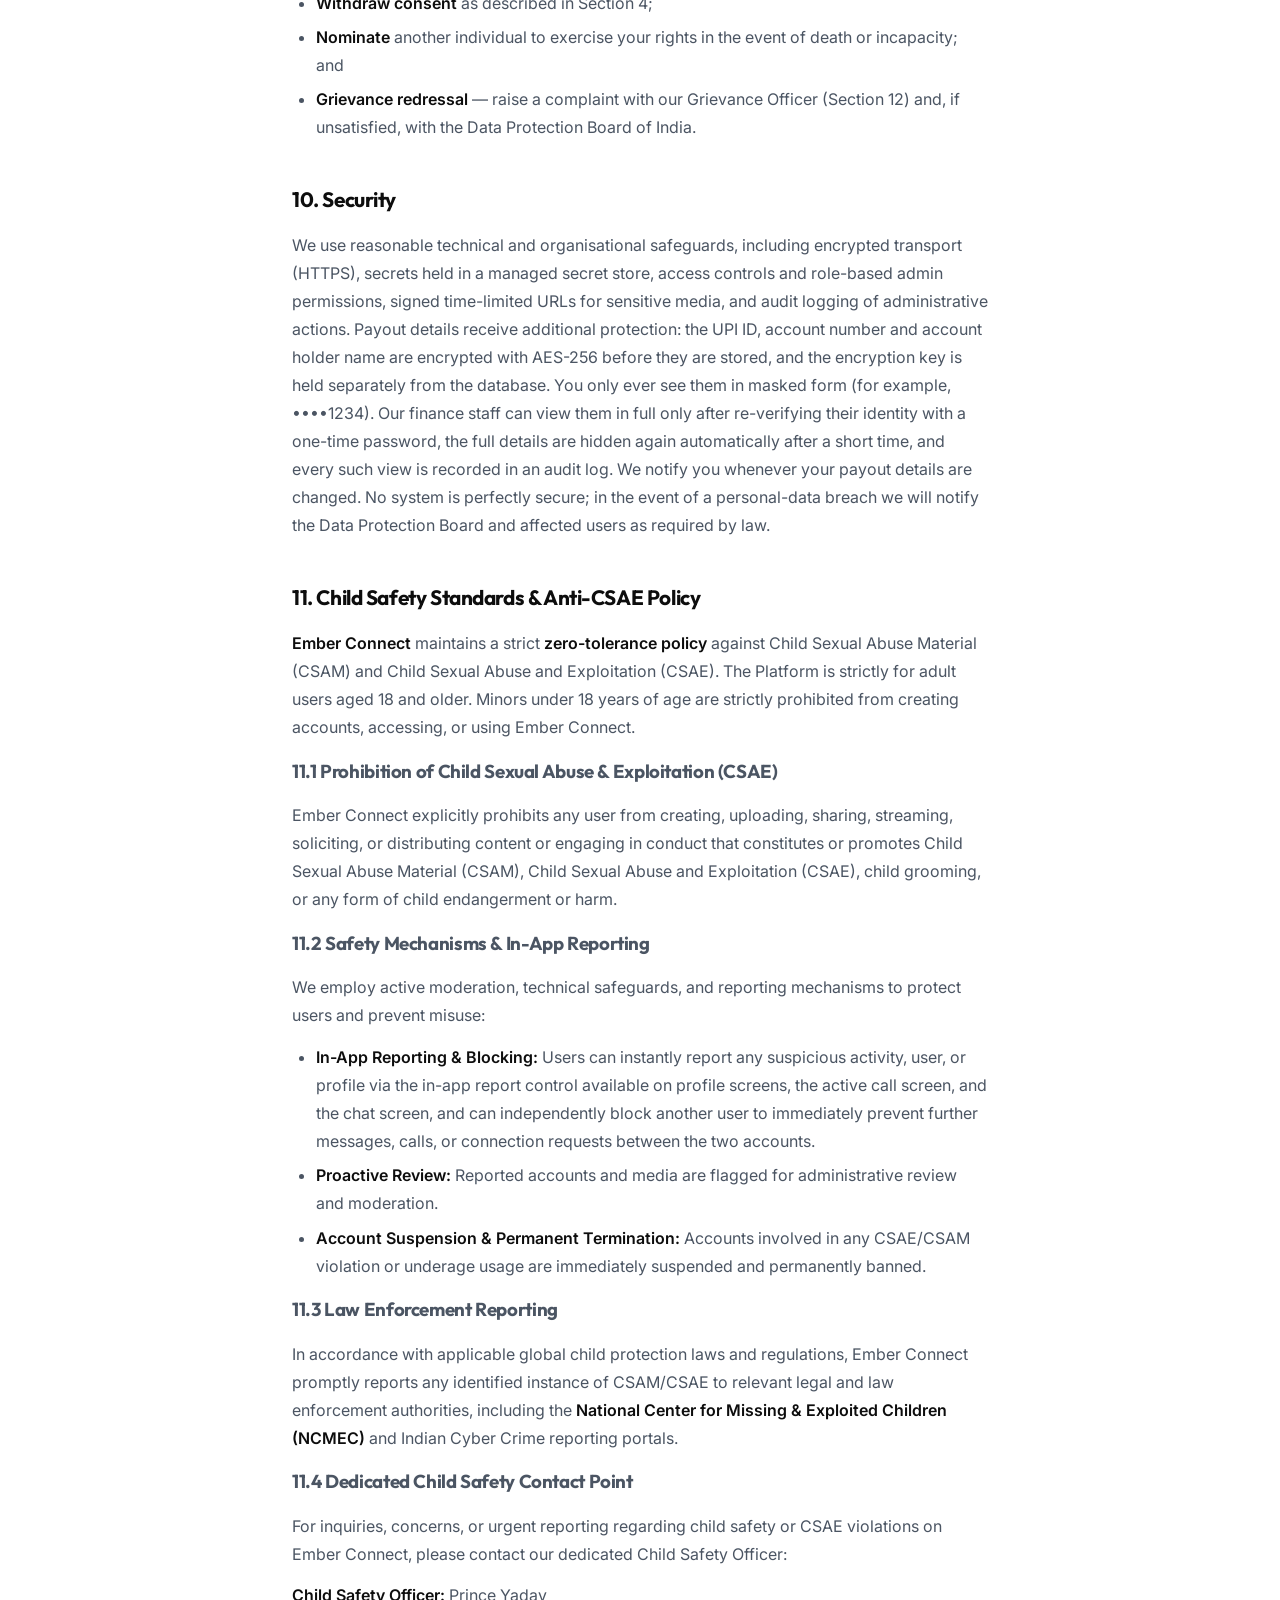
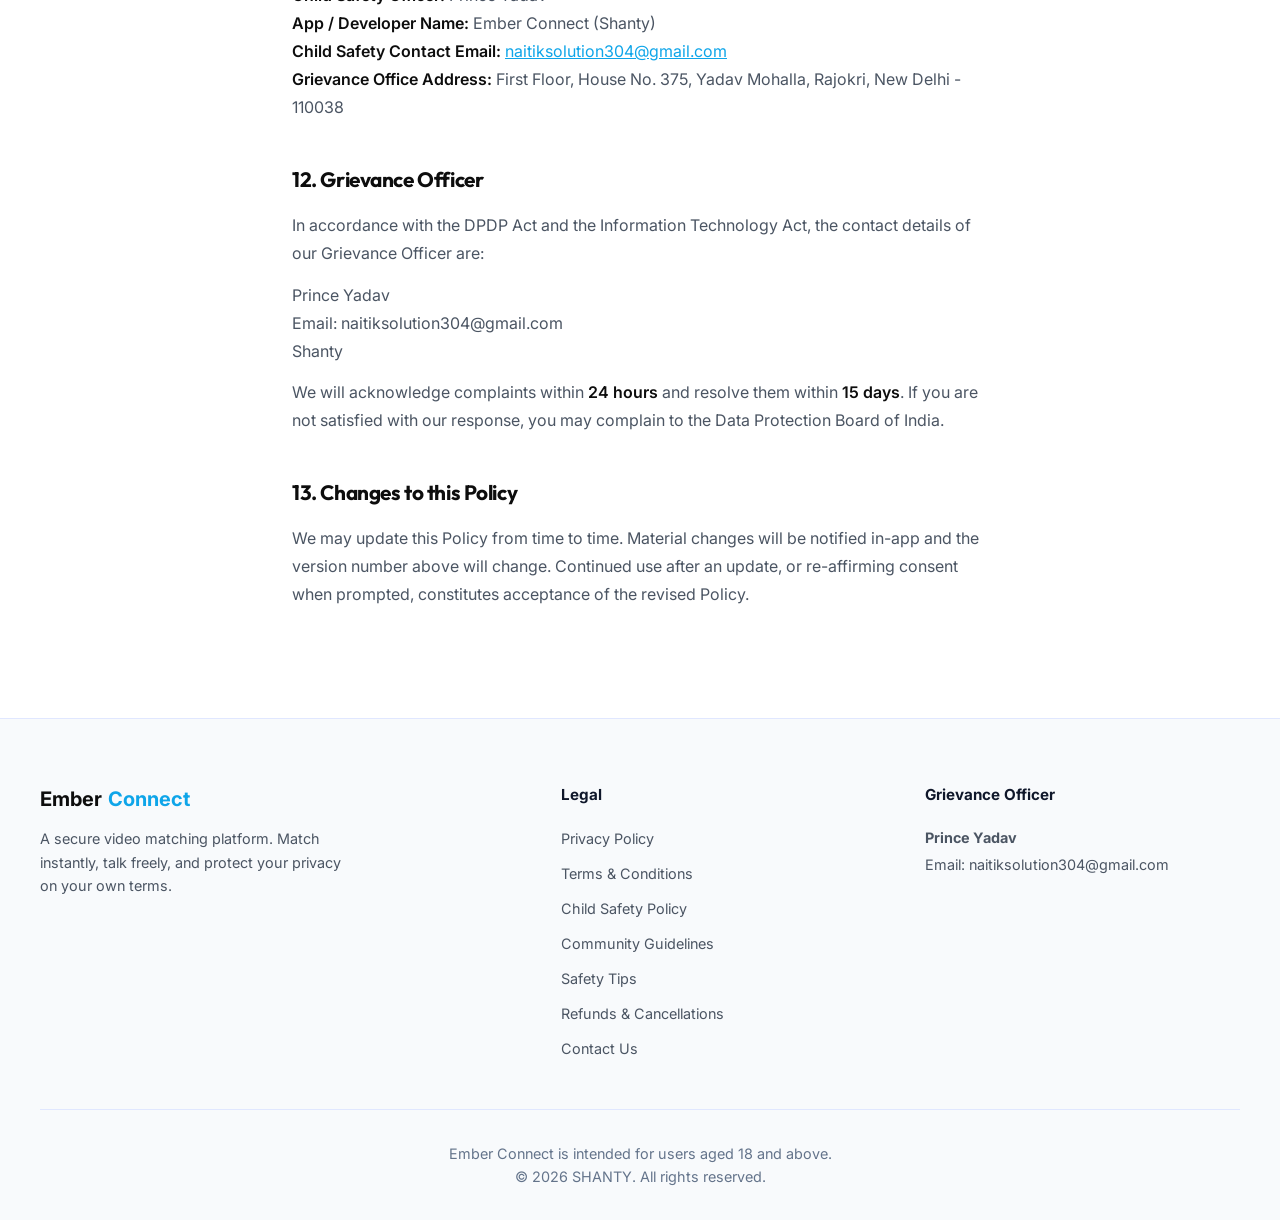
==== commit bda7070b: "Privacy policy 2026-10-12: payout details (encrypted storage, consent, OTP-gated access) Co-Authored" ====
--- a/privacy.html
+++ b/privacy.html
@@ -45,7 +45,7 @@
   <main>
     <div class="legal-hero fade-in">
       <h1>Privacy <span>Policy</span></h1>
-      <p class="legal-meta">Version 2026-10-08 · Last updated 8 October 2026</p>
+      <p class="legal-meta">Version 2026-10-12 · Last updated 12 October 2026</p>
     </div>
 
     <article class="legal-content fade-in">
@@ -66,7 +66,8 @@
         <li><strong>Verification (earners):</strong> a short verification video and passphrase used to confirm identity. Verification videos are reviewed manually by our staff; we do not perform automated biometric or facial-recognition matching on them.</li>
         <li><strong>Usage &amp; calls:</strong> connection requests, call metadata (participants, timestamps, duration), subscriptions, and earnings. <strong>The audio and video of your calls are transmitted in real time and are not recorded or stored by us.</strong></li>
         <li><strong>Chat messages:</strong> the text content and timestamps of messages you exchange with a connected user through the in-app chat feature. Unlike calls, message text is stored on our servers (not just relayed) so both participants can view the conversation.</li>
-        <li><strong>Payments:</strong> transaction identifiers and, for payouts, masked bank/UPI details. Full card/bank credentials are handled by our payment processor and are never stored by us.</li>
+        <li><strong>Payments:</strong> transaction identifiers for subscriptions. Card and payment credentials you use to pay are handled by our payment processor (Razorpay) and are never stored by us.</li>
+        <li><strong>Payout details (earners only):</strong> if you choose to receive earnings, the payout account you provide — either your UPI ID, or your bank account holder name, account number and IFSC code — and the time and version of the consent you gave when adding it.</li>
         <li><strong>Device &amp; technical:</strong> push-notification (FCM) token, IP address, and app/diagnostic logs.</li>
         <li><strong>Advertising:</strong> your device's resettable advertising identifier (Google Advertising ID) and coarse, non-precise ad-related signals, collected by Google AdMob to serve and measure in-app ads (see Section 5).</li>
       </ul>
@@ -83,6 +84,7 @@
         <li>facilitate video/voice calls and enforce call time limits;</li>
         <li>facilitate text messaging between connected users and enforce free-message limits;</li>
         <li>process subscriptions, commissions, and earner payouts;</li>
+        <li>pay your earnings to the payout account you provide, and keep records of those payments;</li>
         <li>send service and safety notifications;</li>
         <li>show and measure in-app advertising;</li>
         <li>prevent fraud, abuse, and violations of our Terms; and</li>
@@ -107,6 +109,13 @@
         Grievance Officer. Withdrawing consent will require us to stop most processing and may mean
         you can no longer use the Platform. Withdrawal does not affect processing already carried out
         lawfully.
+      </p>
+      <p>
+        Payout details are collected only with a separate, specific consent that you give on the Payout
+        details screen when you add or change them. We record the time and the version of the wording
+        you agreed to. You can change your payout details at any time; you can withdraw this consent by
+        contacting our Grievance Officer, in which case we will stop using the details and will be
+        unable to pay further earnings until new details are provided.
       </p>
 
       <h2>5. Advertising</h2>
@@ -140,13 +149,15 @@
           <tr><td>Google Cloud Memorystore (Redis)</td><td>Session and rate-limit state cache</td><td>India (Mumbai)</td></tr>
           <tr><td>100ms</td><td>Real-time video/voice call infrastructure (media relayed in real time, not stored)</td><td>Global</td></tr>
           <tr><td>Razorpay</td><td>Payment processing and payouts</td><td>India</td></tr>
+          <tr><td>Your bank / the UPI network (NPCI)</td><td>Transferring your earnings to the payout account you provided</td><td>India</td></tr>
           <tr><td>Google AdMob</td><td>In-app advertising (see Section 5)</td><td>Global</td></tr>
         </tbody>
       </table>
       <p>
         Other users of the Platform can see the profile information you choose to publish
         (name, photos, bio, and similar profile fields). Your phone number is never shown to
-        other users.
+        other users. Your payout details are used only to pay you; they are never shown to other
+        users and never shared with advertisers.
       </p>
 
       <h2>7. International Transfers</h2>
@@ -165,6 +176,7 @@
         <li>Call, subscription, and transaction records: retained while your account is active and thereafter as required for financial, tax, and legal compliance.</li>
         <li>Chat messages: retained while the connection and both accounts remain active; deleted or irreversibly anonymised on account deletion, except where retention is legally required.</li>
         <li>Verification media: retained while your account is active and deleted after account closure.</li>
+        <li>Payout details: kept while your earner account is active; deleted when you delete your account. Records of payouts already made (amount, date, reference) are kept as required for financial and tax compliance.</li>
         <li>Server and diagnostic logs: retained for up to 12 months, or longer where needed for an ongoing security or legal matter.</li>
       </ul>
       <p>
@@ -189,7 +201,13 @@
         We use reasonable technical and organisational safeguards, including encrypted transport
         (HTTPS), secrets held in a managed secret store, access controls and role-based admin
         permissions, signed time-limited URLs for sensitive media, and audit logging of
-        administrative actions. No system is perfectly secure; in the event of a personal-data
+        administrative actions. Payout details receive additional protection: the UPI ID, account
+        number and account holder name are encrypted with AES-256 before they are stored, and the
+        encryption key is held separately from the database. You only ever see them in masked form
+        (for example, ••••1234). Our finance staff can view them in full only after re-verifying their
+        identity with a one-time password, the full details are hidden again automatically after a
+        short time, and every such view is recorded in an audit log. We notify you whenever your
+        payout details are changed. No system is perfectly secure; in the event of a personal-data
         breach we will notify the Data Protection Board and affected users as required by law.
       </p>
 
